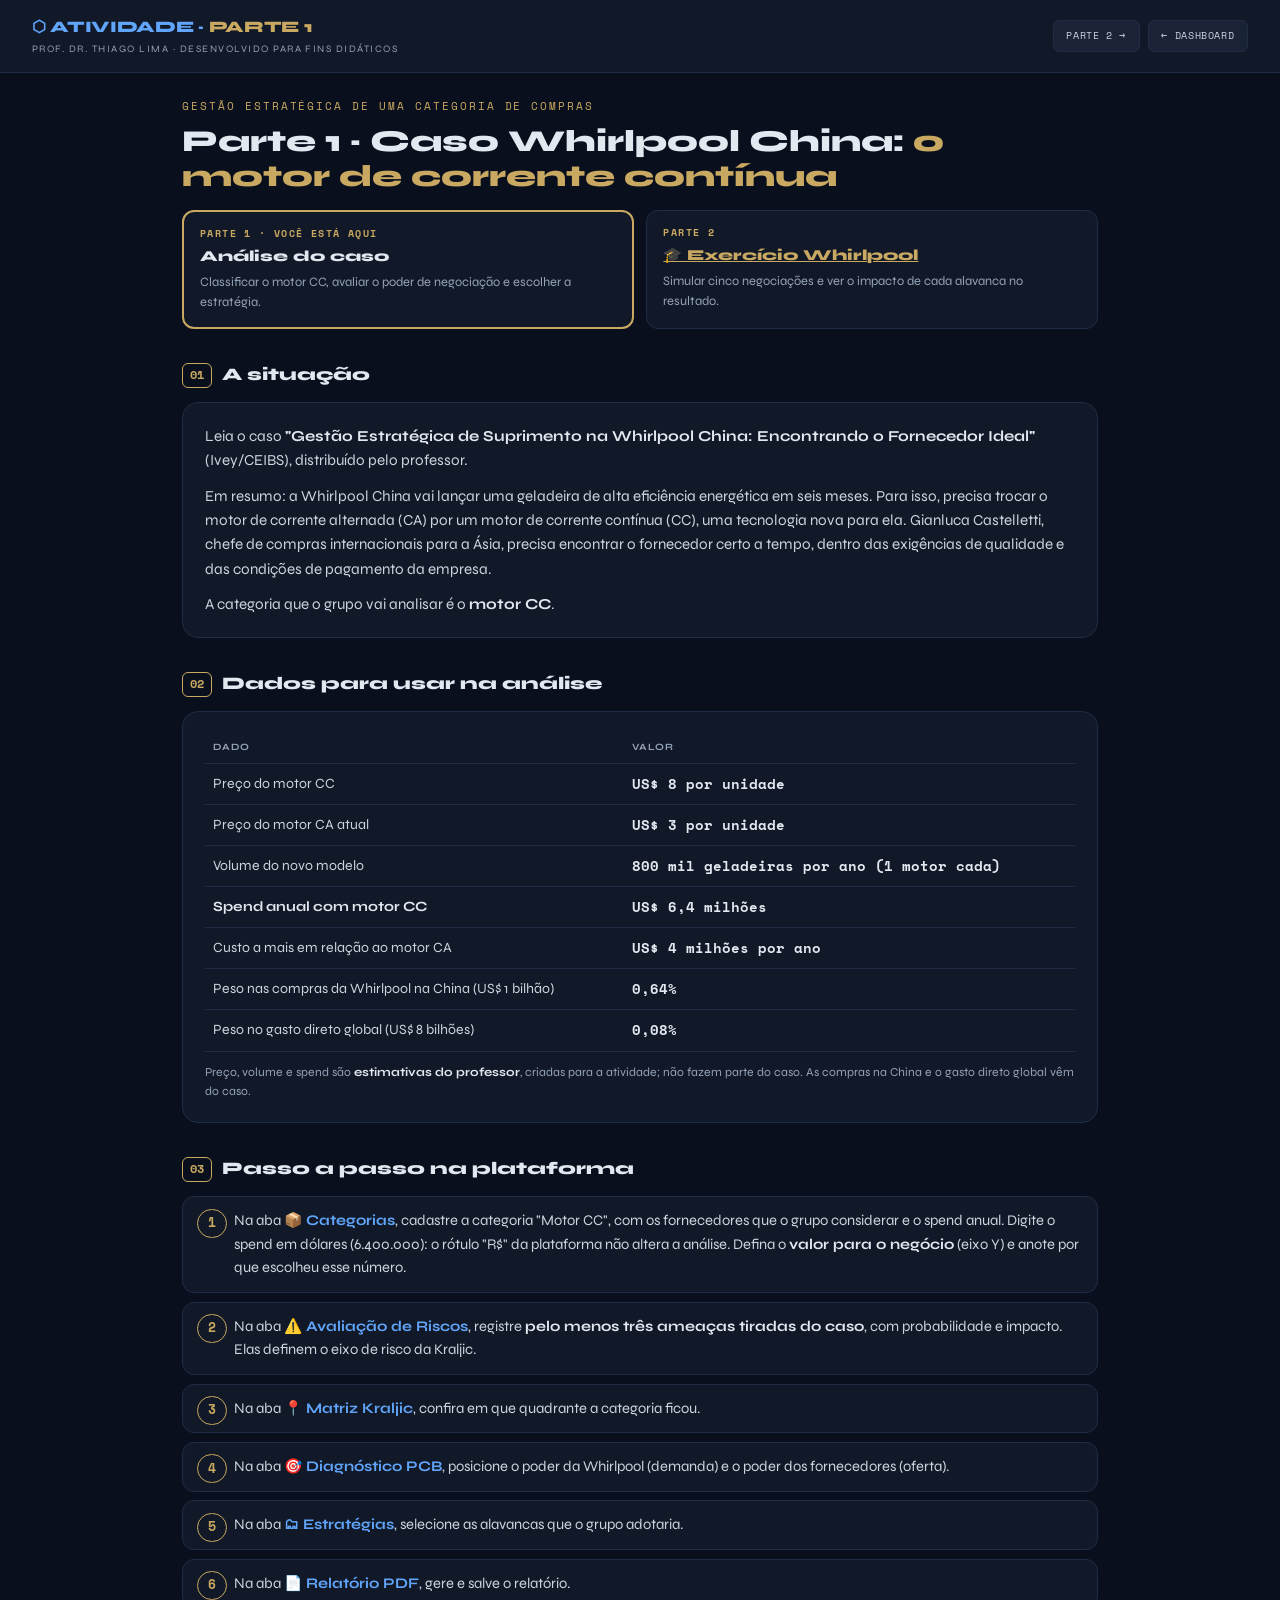
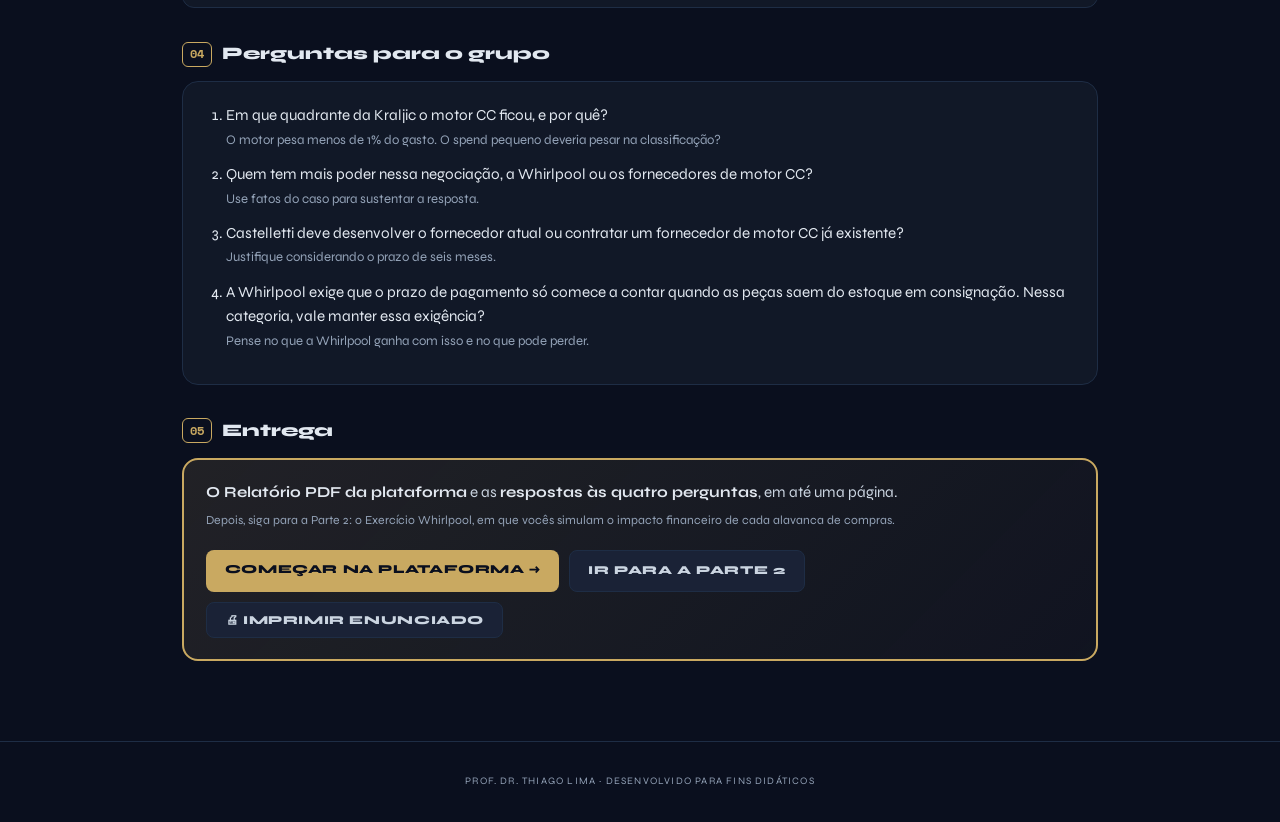
==== caso-motor-cc.html @ 26d2386c "Atividade em duas partes: Parte 1 caso motor CC (novo enunciado) e Parte 2 Exercício Whirlpool Co-Au" ====
<!DOCTYPE html>
<html lang="pt">
<head>
<meta charset="UTF-8">
<meta name="viewport" content="width=device-width, initial-scale=1.0">
<title>Parte 1 · Caso Whirlpool China: o motor CC | Prof. Dr. Thiago Lima</title>
<link href="https://fonts.googleapis.com/css2?family=Space+Mono:wght@400;700&family=Syne:wght@400;600;700;800&display=swap" rel="stylesheet">
<style>
:root{--bg:#0a0f1e;--surface:#111827;--surface2:#1a2236;--surface3:#0f172a;--border:#1e2d45;--text:#e2e8f0;--soft:#cbd5e1;--muted:#94a3b8;--blue:#3b82f6;--blue-l:#60a5fa;--gold:#C9A961;--green:#34d399;}
*{box-sizing:border-box;margin:0;padding:0;}
body{font-family:'Syne',sans-serif;background:var(--bg);color:var(--text);line-height:1.6;}
b,strong{color:var(--text);}
.nav{background:var(--surface);border-bottom:1px solid var(--border);padding:.9rem 2rem;display:flex;justify-content:space-between;align-items:center;gap:1rem;position:sticky;top:0;z-index:200;flex-wrap:wrap;}
.nav-title{font-size:1rem;font-weight:800;color:var(--blue-l);text-transform:uppercase;letter-spacing:-.02em;}
.nav-title .g{color:var(--gold);}
.nav-sub{font-size:.62rem;color:var(--muted);text-transform:uppercase;letter-spacing:.15em;margin-top:.1rem;}
.nav-links{display:flex;gap:.5rem;flex-wrap:wrap;}
.back{font-family:'Space Mono',monospace;font-size:.64rem;color:var(--soft);text-decoration:none;border:1px solid var(--border);background:var(--surface2);padding:.4rem .8rem;border-radius:6px;letter-spacing:.06em;text-transform:uppercase;}
.back:hover{color:var(--blue-l);border-color:var(--blue-l);}
main{max-width:980px;margin:0 auto;padding:1.6rem 2rem 4rem;}
.tagline{font-family:'Space Mono',monospace;font-size:.68rem;color:var(--gold);text-transform:uppercase;letter-spacing:.18em;margin-bottom:.5rem;}
h1{font-size:1.9rem;font-weight:800;line-height:1.15;margin-bottom:.8rem;}
h1 .g{color:var(--gold);}
h2{font-size:1.1rem;font-weight:800;margin:2rem 0 .8rem;display:flex;align-items:center;gap:.6rem;}
h2 .n{font-family:'Space Mono',monospace;color:var(--gold);font-size:.78rem;border:1px solid var(--gold);border-radius:6px;padding:.1rem .45rem;}
p{color:var(--soft);font-size:.95rem;margin-bottom:.7rem;}
.card{background:var(--surface);border:1px solid var(--border);border-radius:16px;padding:1.3rem 1.4rem;margin-bottom:1rem;}
.card.gold{border:2px solid var(--gold);background:linear-gradient(135deg,rgba(201,169,97,.12),rgba(201,169,97,.03));}
.parts{display:grid;grid-template-columns:1fr 1fr;gap:.8rem;margin:1rem 0 .4rem;}
.part{border-radius:12px;padding:.9rem 1rem;border:1px solid var(--border);background:var(--surface);}
.part.on{border:2px solid var(--gold);}
.part .k{font-family:'Space Mono',monospace;font-size:.62rem;color:var(--gold);text-transform:uppercase;letter-spacing:.14em;font-weight:700;}
.part .t{font-weight:800;font-size:.95rem;margin:.15rem 0 .2rem;}
.part .d{font-size:.8rem;color:var(--muted);}
.part a{color:var(--gold);}
table{width:100%;border-collapse:collapse;font-size:.88rem;}
th{font-size:.6rem;text-transform:uppercase;letter-spacing:.1em;color:var(--muted);text-align:left;padding:.45rem .5rem;border-bottom:1px solid var(--border);}
td{padding:.55rem .5rem;border-bottom:1px solid var(--border);color:var(--soft);}
td.v{font-family:'Space Mono',monospace;color:var(--text);font-weight:700;white-space:nowrap;}
.note{font-size:.76rem;color:var(--muted);margin-top:.7rem;margin-bottom:0;}
ol.steps{padding-left:0;list-style:none;counter-reset:st;}
ol.steps li{counter-increment:st;position:relative;padding:.75rem .9rem .75rem 3.2rem;border:1px solid var(--border);border-radius:12px;background:var(--surface);margin-bottom:.55rem;font-size:.92rem;color:var(--soft);}
ol.steps li::before{content:counter(st);position:absolute;left:.9rem;top:.7rem;width:1.7rem;height:1.7rem;border-radius:50%;border:1.5px solid var(--gold);color:var(--gold);font-family:'Space Mono',monospace;font-weight:700;font-size:.8rem;display:flex;align-items:center;justify-content:center;}
ol.steps .tab{color:var(--blue-l);font-weight:700;}
ol.q{padding-left:1.3rem;}
ol.q li{font-size:.95rem;color:var(--text);margin-bottom:.7rem;}
ol.q li span{display:block;font-size:.82rem;color:var(--muted);margin-top:.15rem;}
.cta{display:flex;gap:.6rem;flex-wrap:wrap;margin-top:1.2rem;}
.btn{padding:.65rem 1.15rem;border-radius:8px;border:none;cursor:pointer;font-family:'Syne',sans-serif;font-weight:800;font-size:.76rem;text-transform:uppercase;letter-spacing:.05em;text-decoration:none;display:inline-block;}
.btn-p{background:var(--gold);color:#0a0f1e;}.btn-g{background:var(--surface2);color:var(--soft);border:1px solid var(--border);}
footer{text-align:center;font-size:.62rem;color:var(--muted);padding:2rem 1rem;border-top:1px solid var(--border);text-transform:uppercase;letter-spacing:.12em;}
@media(max-width:700px){td.v{white-space:normal;}td:first-child{width:45%;}.nav{padding:.7rem 1rem;position:static;}main{padding:1rem 1rem 3rem;}h1{font-size:1.45rem;}.parts{grid-template-columns:1fr;}}
@media print{
  :root{--bg:#fff;--surface:#fff;--surface2:#fff;--surface3:#fff;--border:#cbd5e1;--text:#0f172a;--soft:#1e293b;--muted:#475569;--gold:#8a6d1f;--blue-l:#1d4ed8;}
  .nav,.cta{display:none!important;} .card,ol.steps li{break-inside:avoid;}
}
</style>
</head>
<body>

<nav class="nav">
  <div>
    <div class="nav-title">⬡ Atividade · <span class="g">Parte 1</span></div>
    <div class="nav-sub">Prof. Dr. Thiago Lima · Desenvolvido para fins didáticos</div>
  </div>
  <div class="nav-links">
    <a class="back" href="exercicio-whirlpool.html">Parte 2 →</a>
    <a class="back" href="index.html">← Dashboard</a>
  </div>
</nav>

<main>
  <div class="tagline">Gestão estratégica de uma categoria de compras</div>
  <h1>Parte 1 · Caso Whirlpool China: <span class="g">o motor de corrente contínua</span></h1>

  <div class="parts">
    <div class="part on"><div class="k">Parte 1 · você está aqui</div><div class="t">Análise do caso</div><div class="d">Classificar o motor CC, avaliar o poder de negociação e escolher a estratégia.</div></div>
    <div class="part"><div class="k">Parte 2</div><div class="t"><a href="exercicio-whirlpool.html">🎓 Exercício Whirlpool</a></div><div class="d">Simular cinco negociações e ver o impacto de cada alavanca no resultado.</div></div>
  </div>

  <h2><span class="n">01</span>A situação</h2>
  <div class="card">
    <p>Leia o caso <b>"Gestão Estratégica de Suprimento na Whirlpool China: Encontrando o Fornecedor Ideal"</b> (Ivey/CEIBS), distribuído pelo professor.</p>
    <p>Em resumo: a Whirlpool China vai lançar uma geladeira de alta eficiência energética em seis meses. Para isso, precisa trocar o motor de corrente alternada (CA) por um motor de corrente contínua (CC), uma tecnologia nova para ela. Gianluca Castelletti, chefe de compras internacionais para a Ásia, precisa encontrar o fornecedor certo a tempo, dentro das exigências de qualidade e das condições de pagamento da empresa.</p>
    <p style="margin-bottom:0;">A categoria que o grupo vai analisar é o <b>motor CC</b>.</p>
  </div>

  <h2><span class="n">02</span>Dados para usar na análise</h2>
  <div class="card">
    <table>
      <thead><tr><th>Dado</th><th>Valor</th></tr></thead>
      <tbody>
        <tr><td>Preço do motor CC</td><td class="v">US$ 8 por unidade</td></tr>
        <tr><td>Preço do motor CA atual</td><td class="v">US$ 3 por unidade</td></tr>
        <tr><td>Volume do novo modelo</td><td class="v">800 mil geladeiras por ano (1 motor cada)</td></tr>
        <tr><td><b>Spend anual com motor CC</b></td><td class="v">US$ 6,4 milhões</td></tr>
        <tr><td>Custo a mais em relação ao motor CA</td><td class="v">US$ 4 milhões por ano</td></tr>
        <tr><td>Peso nas compras da Whirlpool na China (US$ 1 bilhão)</td><td class="v">0,64%</td></tr>
        <tr><td>Peso no gasto direto global (US$ 8 bilhões)</td><td class="v">0,08%</td></tr>
      </tbody>
    </table>
    <p class="note">Preço, volume e spend são <b>estimativas do professor</b>, criadas para a atividade; não fazem parte do caso. As compras na China e o gasto direto global vêm do caso.</p>
  </div>

  <h2><span class="n">03</span>Passo a passo na plataforma</h2>
  <ol class="steps">
    <li>Na aba <span class="tab">📦 Categorias</span>, cadastre a categoria "Motor CC", com os fornecedores que o grupo considerar e o spend anual. Digite o spend em dólares (6.400.000): o rótulo "R$" da plataforma não altera a análise. Defina o <b>valor para o negócio</b> (eixo Y) e anote por que escolheu esse número.</li>
    <li>Na aba <span class="tab">⚠️ Avaliação de Riscos</span>, registre <b>pelo menos três ameaças tiradas do caso</b>, com probabilidade e impacto. Elas definem o eixo de risco da Kraljic.</li>
    <li>Na aba <span class="tab">📍 Matriz Kraljic</span>, confira em que quadrante a categoria ficou.</li>
    <li>Na aba <span class="tab">🎯 Diagnóstico PCB</span>, posicione o poder da Whirlpool (demanda) e o poder dos fornecedores (oferta).</li>
    <li>Na aba <span class="tab">🗂 Estratégias</span>, selecione as alavancas que o grupo adotaria.</li>
    <li>Na aba <span class="tab">📄 Relatório PDF</span>, gere e salve o relatório.</li>
  </ol>

  <h2><span class="n">04</span>Perguntas para o grupo</h2>
  <div class="card">
    <ol class="q">
      <li>Em que quadrante da Kraljic o motor CC ficou, e por quê?<span>O motor pesa menos de 1% do gasto. O spend pequeno deveria pesar na classificação?</span></li>
      <li>Quem tem mais poder nessa negociação, a Whirlpool ou os fornecedores de motor CC?<span>Use fatos do caso para sustentar a resposta.</span></li>
      <li>Castelletti deve desenvolver o fornecedor atual ou contratar um fornecedor de motor CC já existente?<span>Justifique considerando o prazo de seis meses.</span></li>
      <li>A Whirlpool exige que o prazo de pagamento só comece a contar quando as peças saem do estoque em consignação. Nessa categoria, vale manter essa exigência?<span>Pense no que a Whirlpool ganha com isso e no que pode perder.</span></li>
    </ol>
  </div>

  <h2><span class="n">05</span>Entrega</h2>
  <div class="card gold">
    <p style="margin-bottom:.4rem;"><b>O Relatório PDF da plataforma</b> e as <b>respostas às quatro perguntas</b>, em até uma página.</p>
    <p class="note" style="margin-top:0;">Depois, siga para a Parte 2: o Exercício Whirlpool, em que vocês simulam o impacto financeiro de cada alavanca de compras.</p>
    <div class="cta">
      <a class="btn btn-p" href="index.html">Começar na plataforma →</a>
      <a class="btn btn-g" href="exercicio-whirlpool.html">Ir para a Parte 2</a>
      <button class="btn btn-g" onclick="window.print()">🖨 Imprimir enunciado</button>
    </div>
  </div>
</main>

<footer>Prof. Dr. Thiago Lima · Desenvolvido para fins didáticos</footer>
</body>
</html>
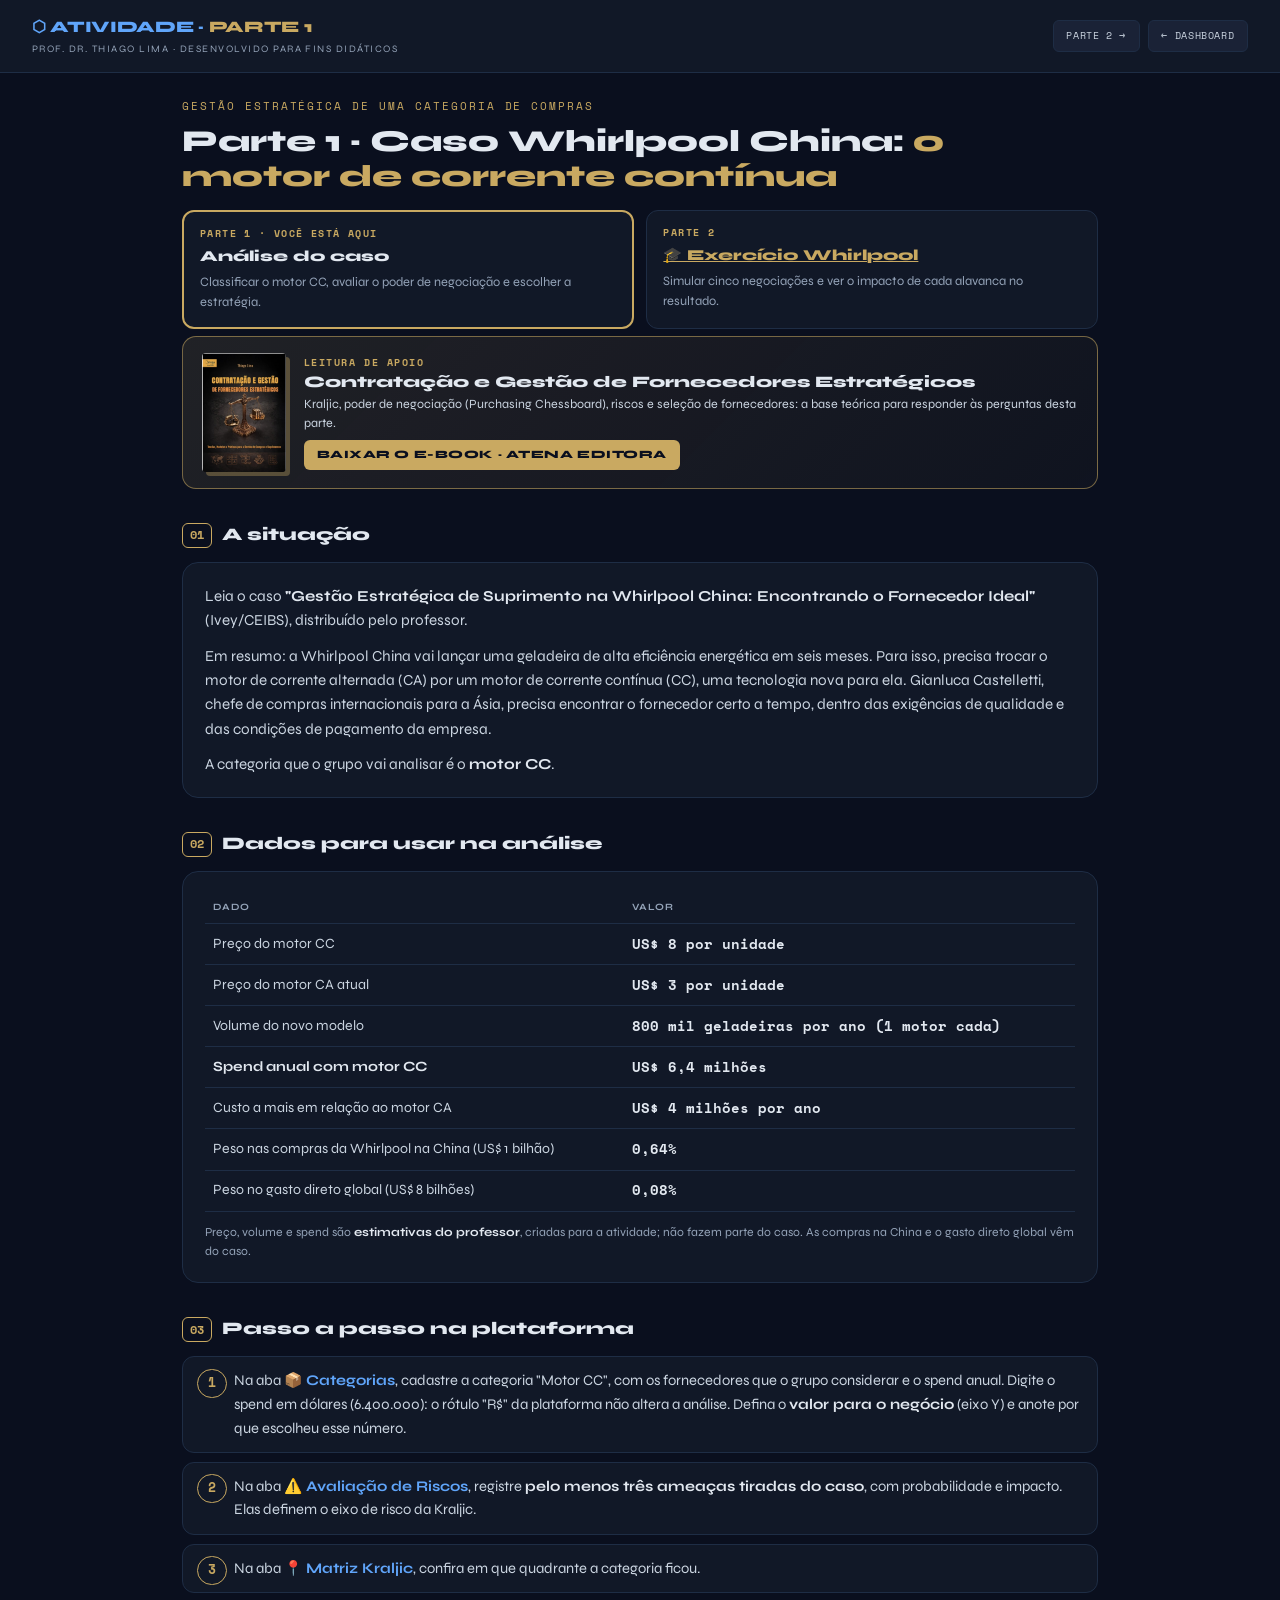
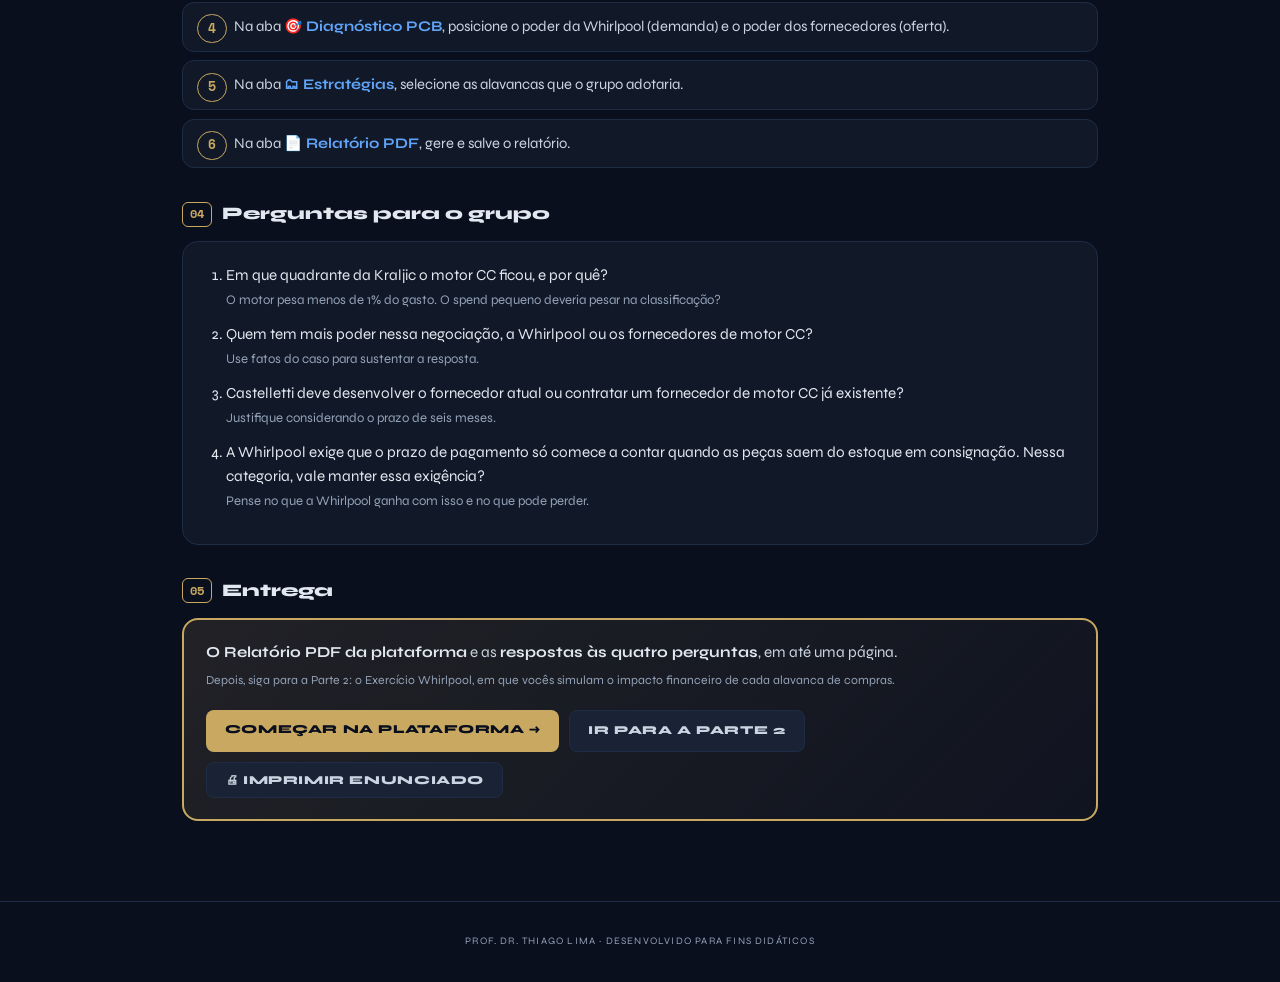
==== commit 01fa258a: "Livro Contratação e Gestão de Fornecedores Estratégicos: capa e link no dashboard, Parte 1 e Parte 2" ====
--- a/caso-motor-cc.html
+++ b/caso-motor-cc.html
@@ -54,6 +54,13 @@
   :root{--bg:#fff;--surface:#fff;--surface2:#fff;--surface3:#fff;--border:#cbd5e1;--text:#0f172a;--soft:#1e293b;--muted:#475569;--gold:#8a6d1f;--blue-l:#1d4ed8;}
   .nav,.cta{display:none!important;} .card,ol.steps li{break-inside:avoid;}
 }
+.bookcard{display:flex;gap:1.1rem;align-items:center;background:linear-gradient(135deg,rgba(201,169,97,.12),rgba(201,169,97,.03));border:1px solid rgba(201,169,97,.55);border-radius:14px;padding:1rem 1.2rem;margin-bottom:1rem;text-decoration:none;color:inherit;}
+.bookcard img{width:84px;height:auto;border-radius:4px;box-shadow:4px 4px 0 rgba(201,169,97,.35);flex-shrink:0;}
+.bookcard .bk-k{font-family:'Space Mono',monospace;font-size:.6rem;color:#C9A961;text-transform:uppercase;letter-spacing:.16em;font-weight:700;}
+.bookcard .bk-t{font-weight:800;font-size:1rem;color:#e2e8f0;line-height:1.25;margin:.15rem 0 .2rem;}
+.bookcard .bk-s{font-size:.78rem;color:#cbd5e1;line-height:1.45;}
+.bookcard .bk-b{display:inline-block;margin-top:.5rem;background:#C9A961;color:#0a0f1e;font-weight:800;font-size:.7rem;text-transform:uppercase;letter-spacing:.05em;padding:.4rem .8rem;border-radius:6px;}
+@media print{.bookcard{display:none;}}
 </style>
 </head>
 <body>
@@ -77,6 +84,12 @@
     <div class="part on"><div class="k">Parte 1 · você está aqui</div><div class="t">Análise do caso</div><div class="d">Classificar o motor CC, avaliar o poder de negociação e escolher a estratégia.</div></div>
     <div class="part"><div class="k">Parte 2</div><div class="t"><a href="exercicio-whirlpool.html">🎓 Exercício Whirlpool</a></div><div class="d">Simular cinco negociações e ver o impacto de cada alavanca no resultado.</div></div>
   </div>
+
+  <a class="bookcard" href="https://atenaeditora.com.br/index.php/catalogo/ebook/contratacao-e-gestao-de-fornecedores-estrategicos-teoria-modelos-e-praticas-para-a-gestao-de-compras-e-suprimentos" target="_blank" rel="noopener">
+  <img src="img/capa-contratacao-fornecedores.jpg" alt="Capa do livro Contratação e Gestão de Fornecedores Estratégicos, de Thiago Lima">
+  <div><div class="bk-k">Leitura de apoio</div><div class="bk-t">Contratação e Gestão de Fornecedores Estratégicos</div>
+  <div class="bk-s">Kraljic, poder de negociação (Purchasing Chessboard), riscos e seleção de fornecedores: a base teórica para responder às perguntas desta parte.</div><span class="bk-b">Baixar o e-book · Atena Editora</span></div>
+</a>
 
   <h2><span class="n">01</span>A situação</h2>
   <div class="card">
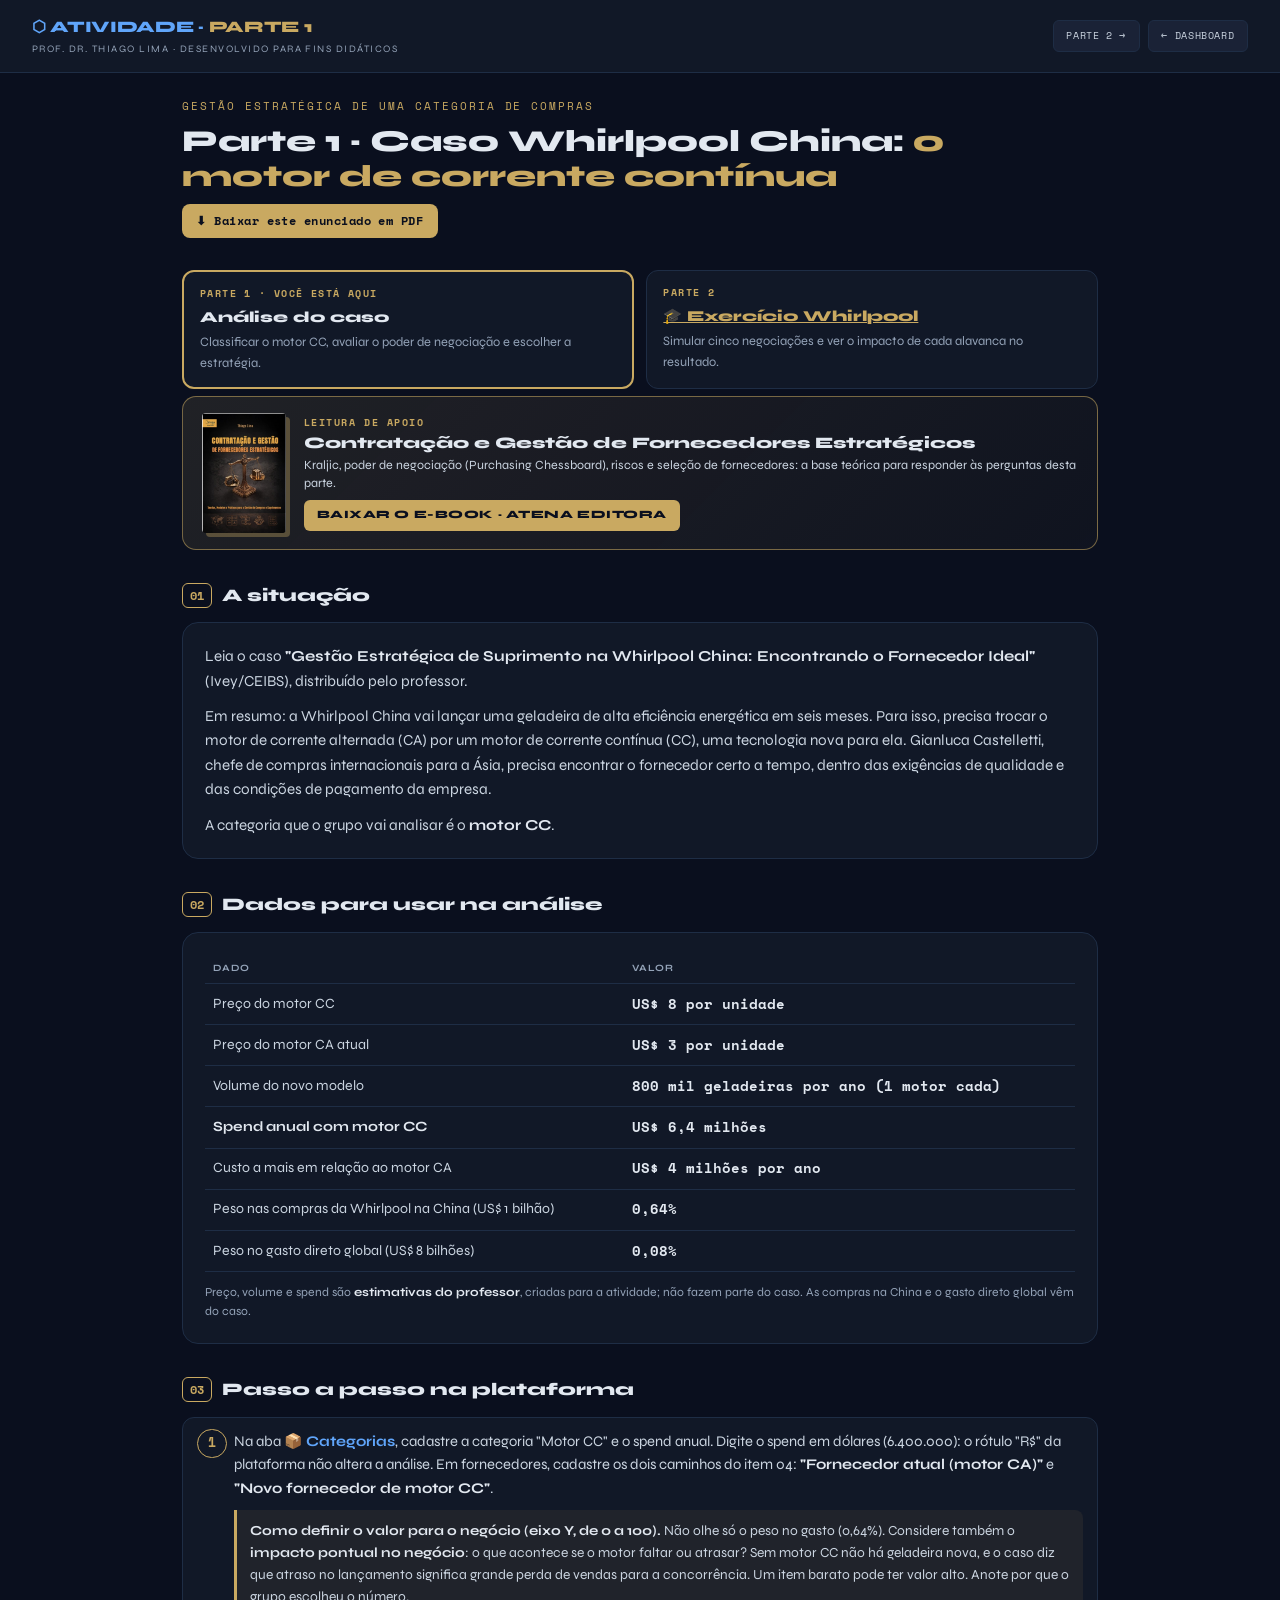
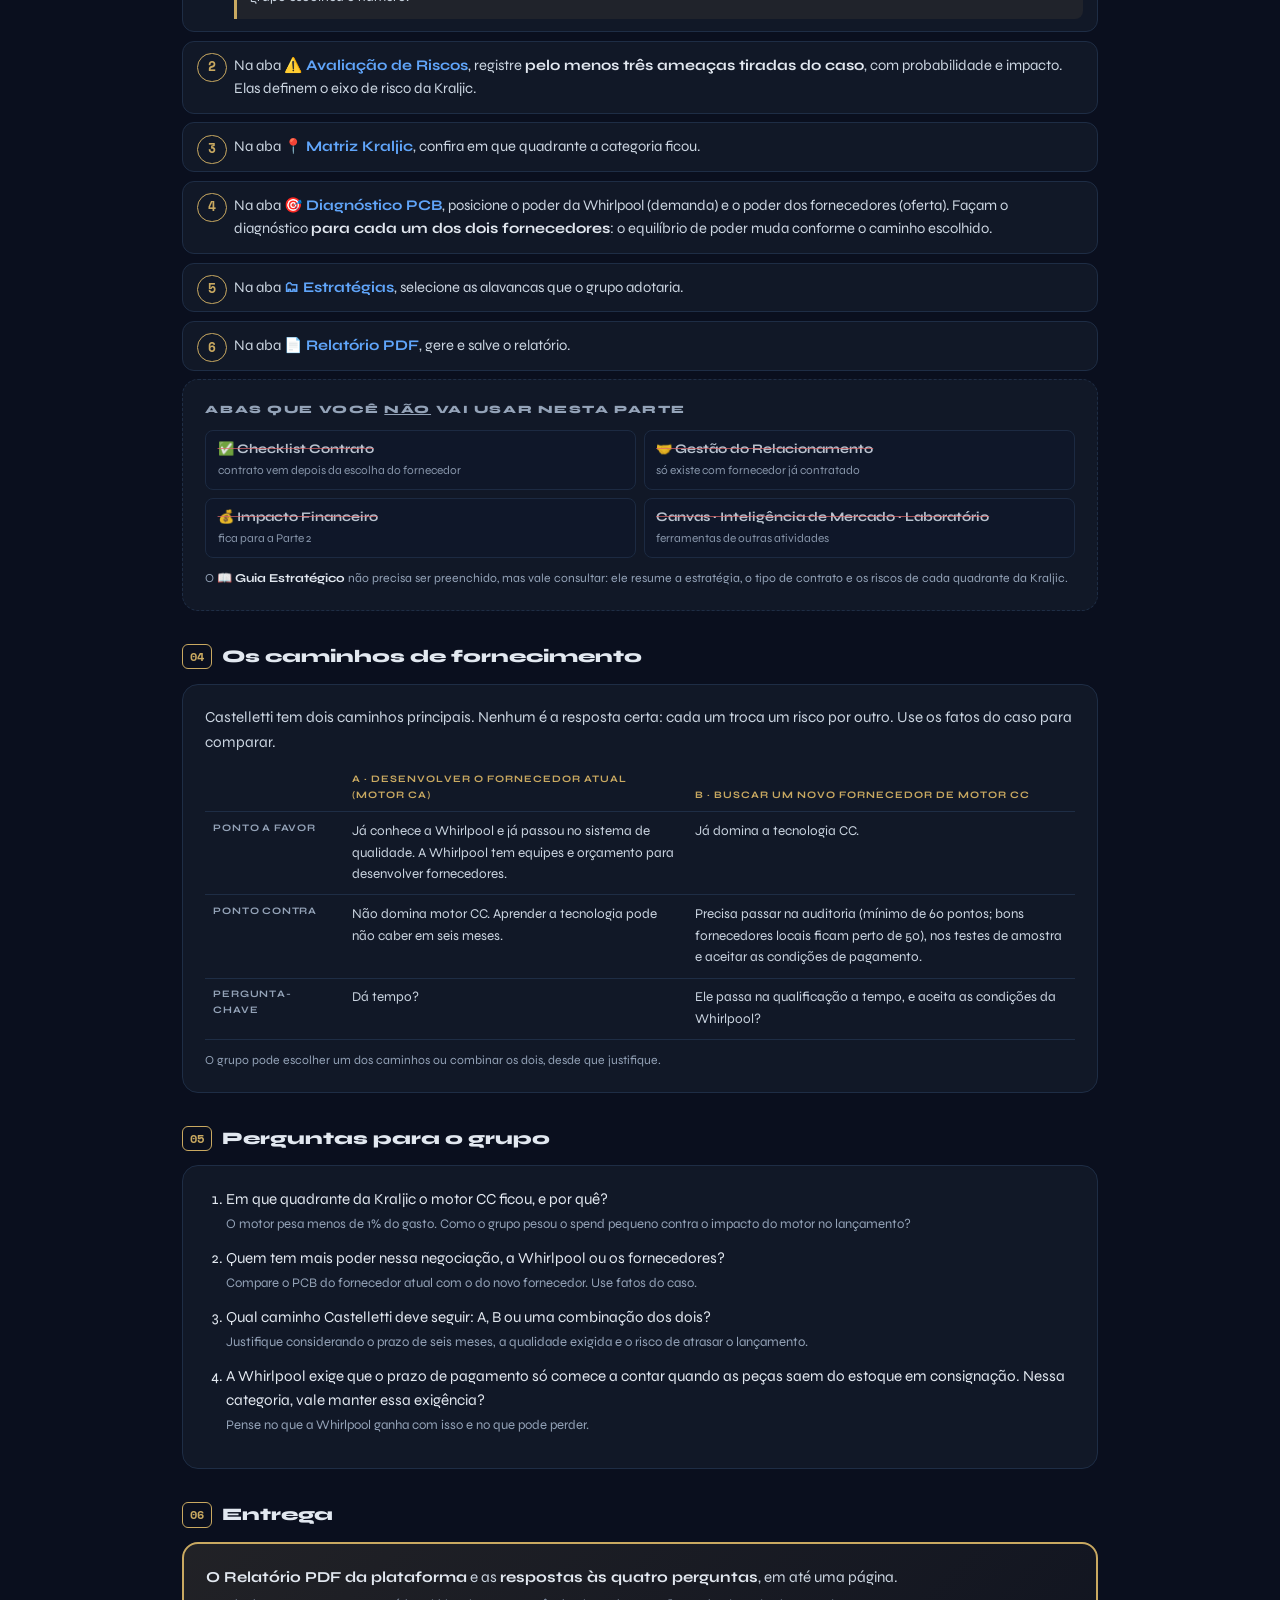
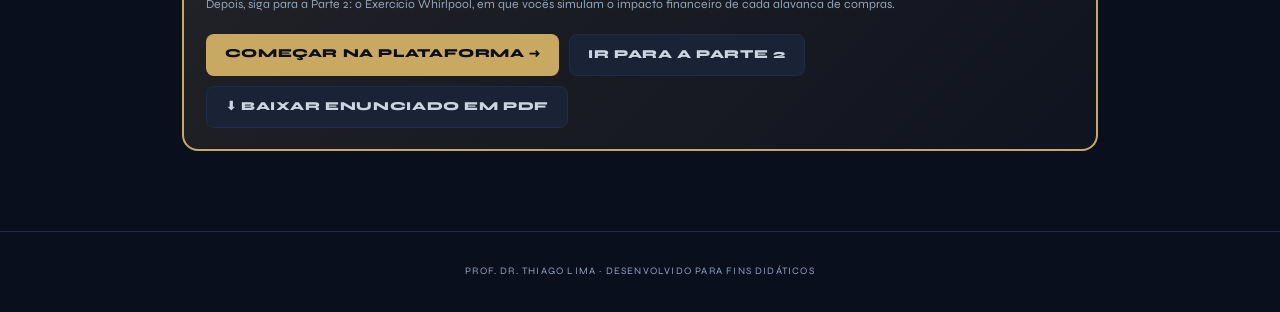
==== commit 3f08ab20: "Parte 1: abas não usadas, caminhos A/B de fornecimento, valor com impacto pontual e PDF do enunciado" ====
--- a/caso-motor-cc.html
+++ b/caso-motor-cc.html
@@ -48,11 +48,29 @@
 .cta{display:flex;gap:.6rem;flex-wrap:wrap;margin-top:1.2rem;}
 .btn{padding:.65rem 1.15rem;border-radius:8px;border:none;cursor:pointer;font-family:'Syne',sans-serif;font-weight:800;font-size:.76rem;text-transform:uppercase;letter-spacing:.05em;text-decoration:none;display:inline-block;}
 .btn-p{background:var(--gold);color:#0a0f1e;}.btn-g{background:var(--surface2);color:var(--soft);border:1px solid var(--border);}
+.dl{display:inline-block;margin:-.2rem 0 1rem;font-family:'Space Mono',monospace;font-size:.72rem;font-weight:700;color:#0a0f1e;background:var(--gold);padding:.5rem .9rem;border-radius:8px;text-decoration:none;letter-spacing:.04em;}
+.tip{margin-top:.6rem;padding:.65rem .8rem;border-left:3px solid var(--gold);background:rgba(201,169,97,.08);border-radius:0 8px 8px 0;font-size:.86rem;color:var(--soft);}
+.skip{border-style:dashed;}
+.sk-t{font-size:.7rem;font-weight:800;text-transform:uppercase;letter-spacing:.14em;color:var(--muted);margin-bottom:.7rem;}
+.sk-grid{display:grid;grid-template-columns:1fr 1fr;gap:.5rem;}
+.sk-grid div{background:var(--surface3);border:1px solid var(--border);border-radius:8px;padding:.5rem .7rem;font-size:.82rem;opacity:.9;}
+.sk-grid b{display:block;color:var(--soft);text-decoration:line-through;text-decoration-color:rgba(248,113,113,.7);}
+.sk-grid span{font-size:.74rem;color:var(--muted);}
+.paths th{font-size:.62rem;color:var(--gold);vertical-align:bottom;}
+.paths td{vertical-align:top;font-size:.84rem;}
+.paths td:first-child{font-size:.62rem;text-transform:uppercase;letter-spacing:.08em;color:var(--muted);font-weight:700;width:16%;}
+@media(max-width:700px){.sk-grid{grid-template-columns:1fr;}.paths td,.paths th{font-size:.76rem;padding:.4rem .3rem;}}
 footer{text-align:center;font-size:.62rem;color:var(--muted);padding:2rem 1rem;border-top:1px solid var(--border);text-transform:uppercase;letter-spacing:.12em;}
 @media(max-width:700px){td.v{white-space:normal;}td:first-child{width:45%;}.nav{padding:.7rem 1rem;position:static;}main{padding:1rem 1rem 3rem;}h1{font-size:1.45rem;}.parts{grid-template-columns:1fr;}}
 @media print{
   :root{--bg:#fff;--surface:#fff;--surface2:#fff;--surface3:#fff;--border:#cbd5e1;--text:#0f172a;--soft:#1e293b;--muted:#475569;--gold:#8a6d1f;--blue-l:#1d4ed8;}
-  .nav,.cta{display:none!important;} .card,ol.steps li{break-inside:avoid;}
+  .nav,.cta,.dl,.parts{display:none!important;} main{padding:0;max-width:none;} h1{font-size:1.35rem;margin-bottom:.4rem;}
+  h2{margin:.8rem 0 .4rem;font-size:.95rem;break-after:avoid;page-break-after:avoid;}
+  p,ol.q li{font-size:.8rem;margin-bottom:.35rem;} .card{padding:.7rem .9rem;margin-bottom:.5rem;}
+  .card,ol.steps li{break-inside:auto!important;} tr,.tip,ol.steps li,ol.q li,.sk-grid div{break-inside:avoid;}
+  td,th{padding:.3rem .4rem;font-size:.76rem;} ol.steps li{padding:.45rem .7rem .45rem 2.6rem;font-size:.8rem;margin-bottom:.3rem;}
+  ol.steps li::before{top:.4rem;left:.6rem;width:1.4rem;height:1.4rem;}
+  .tip{background:#f8f5ec;font-size:.76rem;} .sk-grid div{background:#f8fafc;padding:.35rem .5rem;font-size:.74rem;} footer{padding:.8rem;} .card,ol.steps li{break-inside:avoid;}
 }
 .bookcard{display:flex;gap:1.1rem;align-items:center;background:linear-gradient(135deg,rgba(201,169,97,.12),rgba(201,169,97,.03));border:1px solid rgba(201,169,97,.55);border-radius:14px;padding:1rem 1.2rem;margin-bottom:1rem;text-decoration:none;color:inherit;}
 .bookcard img{width:84px;height:auto;border-radius:4px;box-shadow:4px 4px 0 rgba(201,169,97,.35);flex-shrink:0;}
@@ -79,6 +97,7 @@
 <main>
   <div class="tagline">Gestão estratégica de uma categoria de compras</div>
   <h1>Parte 1 · Caso Whirlpool China: <span class="g">o motor de corrente contínua</span></h1>
+  <a class="dl" href="enunciado-parte1-motor-cc.pdf" download>⬇ Baixar este enunciado em PDF</a>
 
   <div class="parts">
     <div class="part on"><div class="k">Parte 1 · você está aqui</div><div class="t">Análise do caso</div><div class="d">Classificar o motor CC, avaliar o poder de negociação e escolher a estratégia.</div></div>
@@ -117,32 +136,58 @@
 
   <h2><span class="n">03</span>Passo a passo na plataforma</h2>
   <ol class="steps">
-    <li>Na aba <span class="tab">📦 Categorias</span>, cadastre a categoria "Motor CC", com os fornecedores que o grupo considerar e o spend anual. Digite o spend em dólares (6.400.000): o rótulo "R$" da plataforma não altera a análise. Defina o <b>valor para o negócio</b> (eixo Y) e anote por que escolheu esse número.</li>
+    <li>Na aba <span class="tab">📦 Categorias</span>, cadastre a categoria "Motor CC" e o spend anual. Digite o spend em dólares (6.400.000): o rótulo "R$" da plataforma não altera a análise. Em fornecedores, cadastre os dois caminhos do item 04: <b>"Fornecedor atual (motor CA)"</b> e <b>"Novo fornecedor de motor CC"</b>.
+      <div class="tip"><b>Como definir o valor para o negócio (eixo Y, de 0 a 100).</b> Não olhe só o peso no gasto (0,64%). Considere também o <b>impacto pontual no negócio</b>: o que acontece se o motor faltar ou atrasar? Sem motor CC não há geladeira nova, e o caso diz que atraso no lançamento significa grande perda de vendas para a concorrência. Um item barato pode ter valor alto. Anote por que o grupo escolheu o número.</div></li>
     <li>Na aba <span class="tab">⚠️ Avaliação de Riscos</span>, registre <b>pelo menos três ameaças tiradas do caso</b>, com probabilidade e impacto. Elas definem o eixo de risco da Kraljic.</li>
     <li>Na aba <span class="tab">📍 Matriz Kraljic</span>, confira em que quadrante a categoria ficou.</li>
-    <li>Na aba <span class="tab">🎯 Diagnóstico PCB</span>, posicione o poder da Whirlpool (demanda) e o poder dos fornecedores (oferta).</li>
+    <li>Na aba <span class="tab">🎯 Diagnóstico PCB</span>, posicione o poder da Whirlpool (demanda) e o poder dos fornecedores (oferta). Façam o diagnóstico <b>para cada um dos dois fornecedores</b>: o equilíbrio de poder muda conforme o caminho escolhido.</li>
     <li>Na aba <span class="tab">🗂 Estratégias</span>, selecione as alavancas que o grupo adotaria.</li>
     <li>Na aba <span class="tab">📄 Relatório PDF</span>, gere e salve o relatório.</li>
   </ol>
 
-  <h2><span class="n">04</span>Perguntas para o grupo</h2>
+  <div class="card skip">
+    <div class="sk-t">Abas que você <u>não</u> vai usar nesta parte</div>
+    <div class="sk-grid">
+      <div><b>✅ Checklist Contrato</b><span>contrato vem depois da escolha do fornecedor</span></div>
+      <div><b>🤝 Gestão do Relacionamento</b><span>só existe com fornecedor já contratado</span></div>
+      <div><b>💰 Impacto Financeiro</b><span>fica para a Parte 2</span></div>
+      <div><b>Canvas · Inteligência de Mercado · Laboratório</b><span>ferramentas de outras atividades</span></div>
+    </div>
+    <p class="note">O <b>📖 Guia Estratégico</b> não precisa ser preenchido, mas vale consultar: ele resume a estratégia, o tipo de contrato e os riscos de cada quadrante da Kraljic.</p>
+  </div>
+
+  <h2><span class="n">04</span>Os caminhos de fornecimento</h2>
+  <div class="card">
+    <p>Castelletti tem dois caminhos principais. Nenhum é a resposta certa: cada um troca um risco por outro. Use os fatos do caso para comparar.</p>
+    <table class="paths">
+      <thead><tr><th></th><th>A · Desenvolver o fornecedor atual (motor CA)</th><th>B · Buscar um novo fornecedor de motor CC</th></tr></thead>
+      <tbody>
+        <tr><td>Ponto a favor</td><td>Já conhece a Whirlpool e já passou no sistema de qualidade. A Whirlpool tem equipes e orçamento para desenvolver fornecedores.</td><td>Já domina a tecnologia CC.</td></tr>
+        <tr><td>Ponto contra</td><td>Não domina motor CC. Aprender a tecnologia pode não caber em seis meses.</td><td>Precisa passar na auditoria (mínimo de 60 pontos; bons fornecedores locais ficam perto de 50), nos testes de amostra e aceitar as condições de pagamento.</td></tr>
+        <tr><td>Pergunta-chave</td><td>Dá tempo?</td><td>Ele passa na qualificação a tempo, e aceita as condições da Whirlpool?</td></tr>
+      </tbody>
+    </table>
+    <p class="note">O grupo pode escolher um dos caminhos ou combinar os dois, desde que justifique.</p>
+  </div>
+
+  <h2><span class="n">05</span>Perguntas para o grupo</h2>
   <div class="card">
     <ol class="q">
-      <li>Em que quadrante da Kraljic o motor CC ficou, e por quê?<span>O motor pesa menos de 1% do gasto. O spend pequeno deveria pesar na classificação?</span></li>
-      <li>Quem tem mais poder nessa negociação, a Whirlpool ou os fornecedores de motor CC?<span>Use fatos do caso para sustentar a resposta.</span></li>
-      <li>Castelletti deve desenvolver o fornecedor atual ou contratar um fornecedor de motor CC já existente?<span>Justifique considerando o prazo de seis meses.</span></li>
+      <li>Em que quadrante da Kraljic o motor CC ficou, e por quê?<span>O motor pesa menos de 1% do gasto. Como o grupo pesou o spend pequeno contra o impacto do motor no lançamento?</span></li>
+      <li>Quem tem mais poder nessa negociação, a Whirlpool ou os fornecedores?<span>Compare o PCB do fornecedor atual com o do novo fornecedor. Use fatos do caso.</span></li>
+      <li>Qual caminho Castelletti deve seguir: A, B ou uma combinação dos dois?<span>Justifique considerando o prazo de seis meses, a qualidade exigida e o risco de atrasar o lançamento.</span></li>
       <li>A Whirlpool exige que o prazo de pagamento só comece a contar quando as peças saem do estoque em consignação. Nessa categoria, vale manter essa exigência?<span>Pense no que a Whirlpool ganha com isso e no que pode perder.</span></li>
     </ol>
   </div>
 
-  <h2><span class="n">05</span>Entrega</h2>
+  <h2><span class="n">06</span>Entrega</h2>
   <div class="card gold">
     <p style="margin-bottom:.4rem;"><b>O Relatório PDF da plataforma</b> e as <b>respostas às quatro perguntas</b>, em até uma página.</p>
     <p class="note" style="margin-top:0;">Depois, siga para a Parte 2: o Exercício Whirlpool, em que vocês simulam o impacto financeiro de cada alavanca de compras.</p>
     <div class="cta">
       <a class="btn btn-p" href="index.html">Começar na plataforma →</a>
       <a class="btn btn-g" href="exercicio-whirlpool.html">Ir para a Parte 2</a>
-      <button class="btn btn-g" onclick="window.print()">🖨 Imprimir enunciado</button>
+      <a class="btn btn-g" href="enunciado-parte1-motor-cc.pdf" download>⬇ Baixar enunciado em PDF</a>
     </div>
   </div>
 </main>
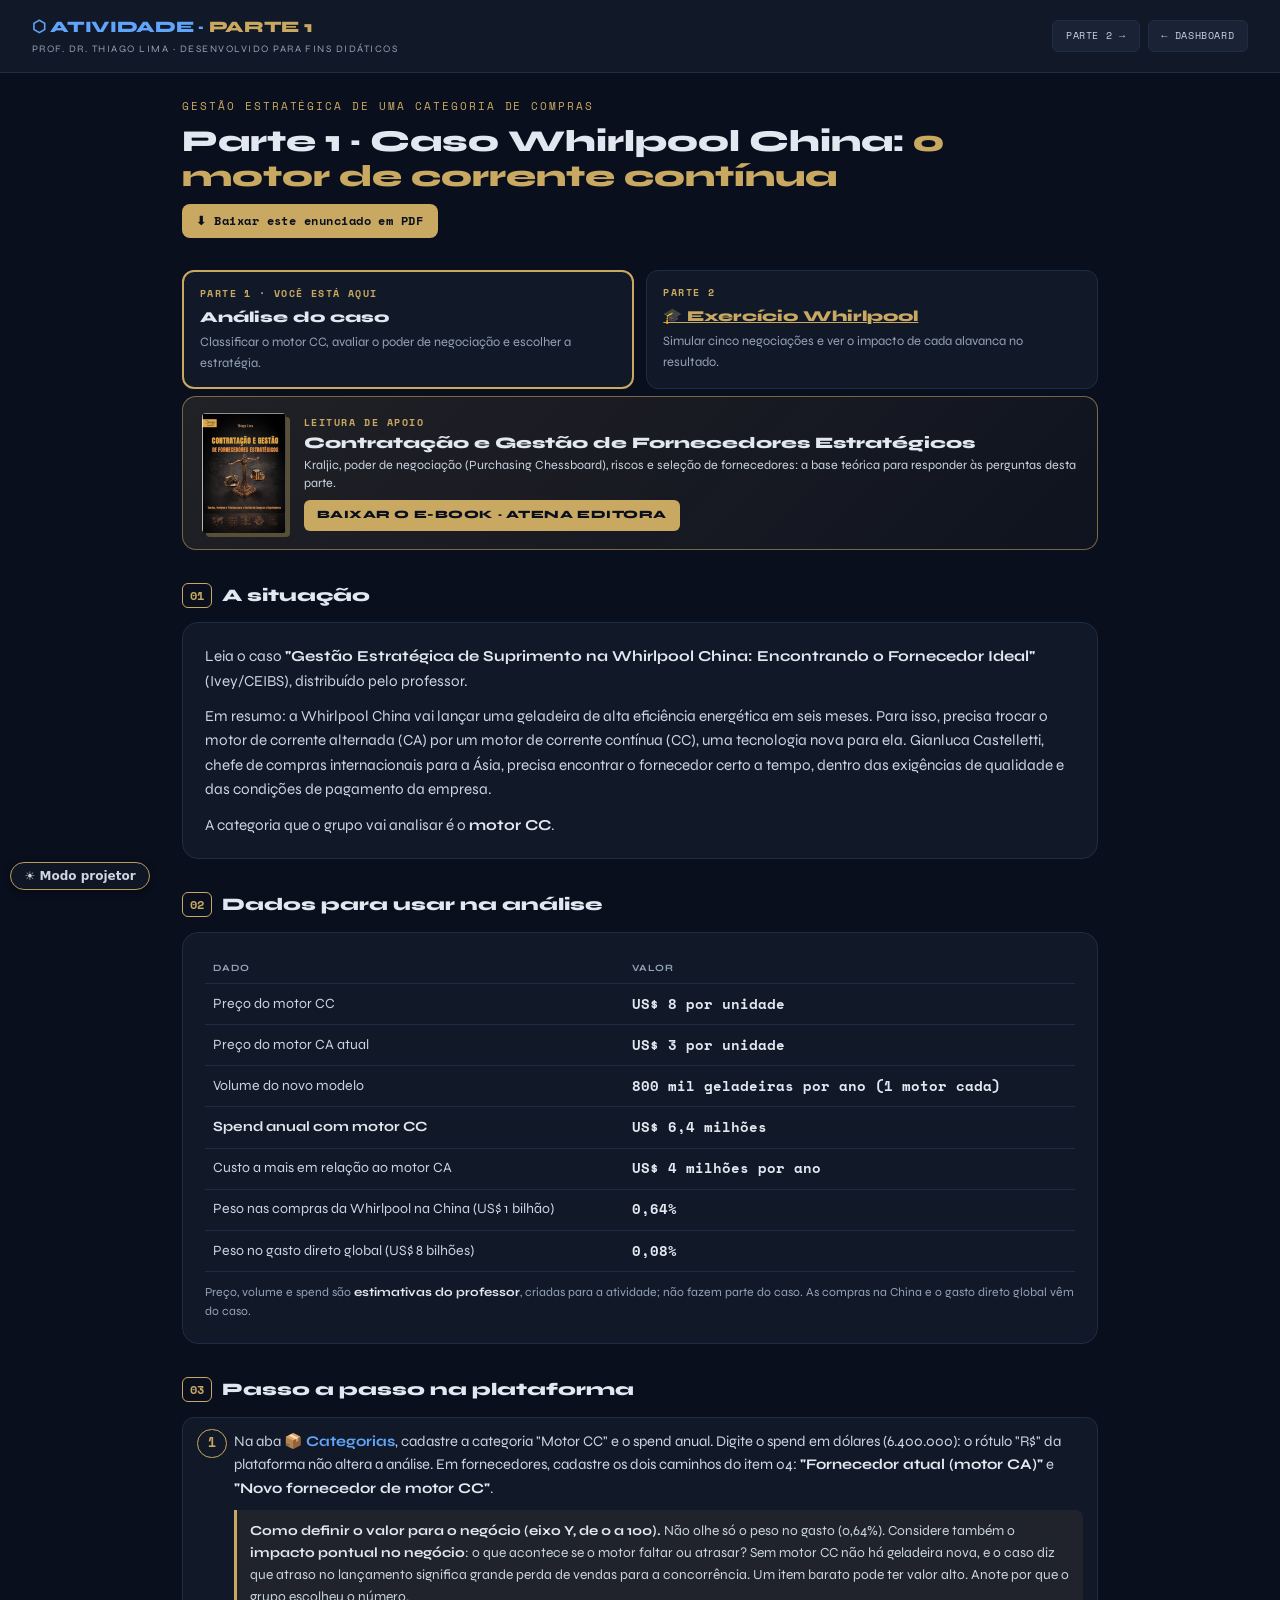
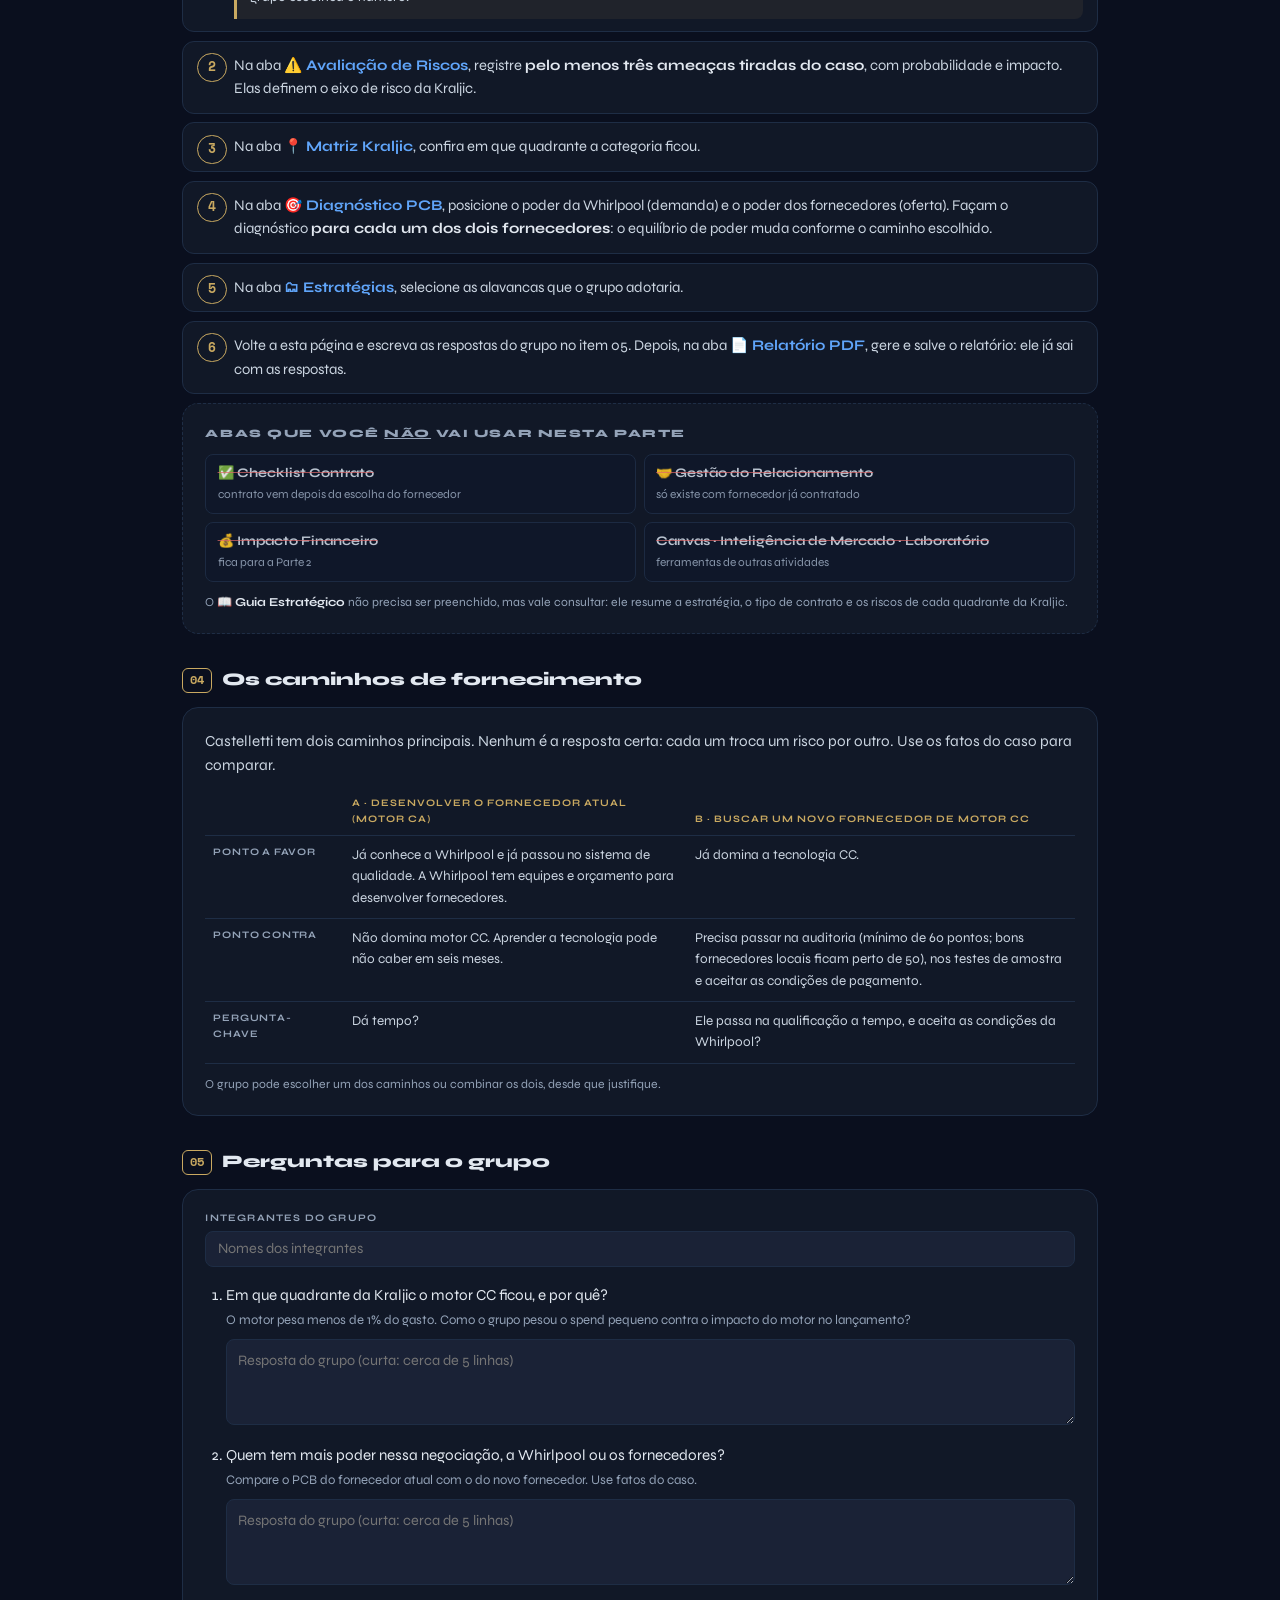
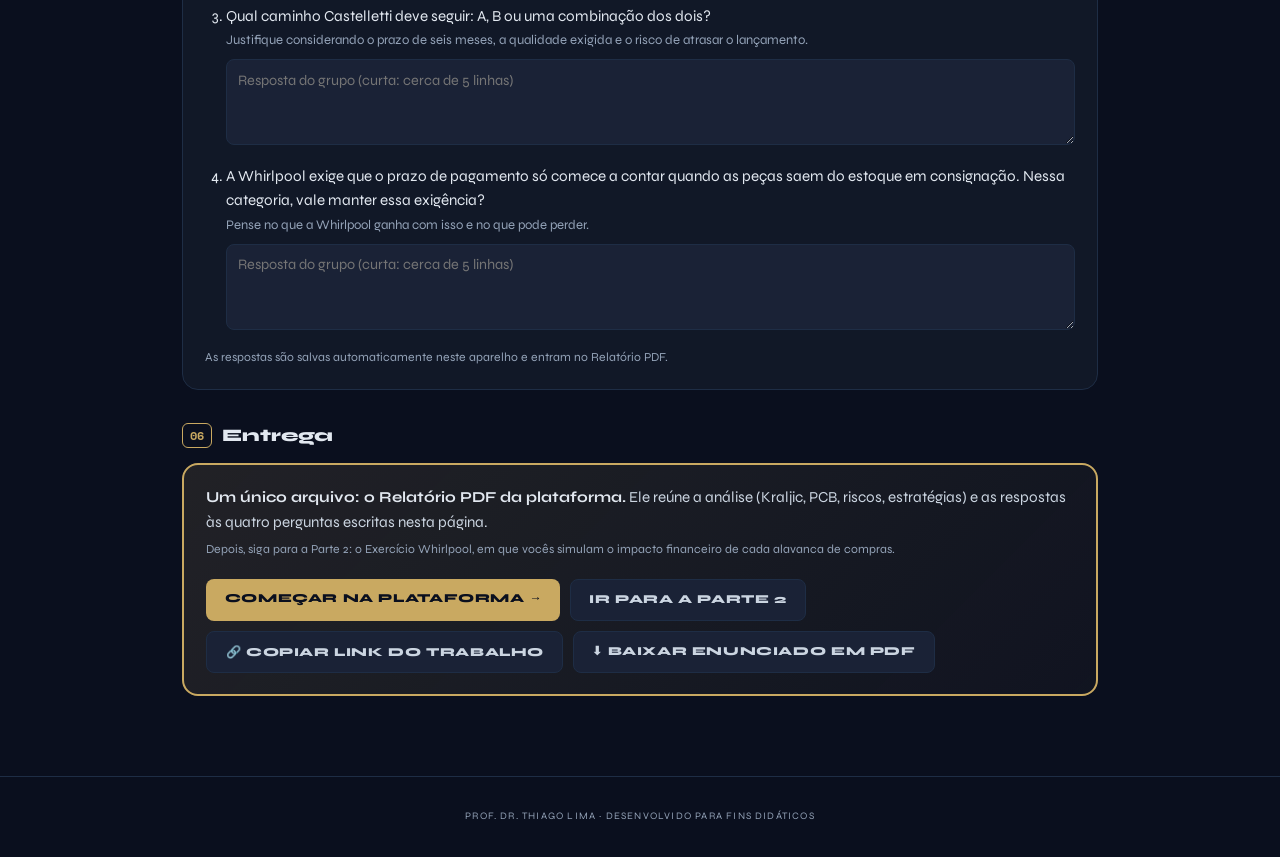
==== commit b48e97ba: "Robustez e experiência: respostas na plataforma, relatório na própria página, link do trabalho, modo" ====
--- a/caso-motor-cc.html
+++ b/caso-motor-cc.html
@@ -4,7 +4,9 @@
 <meta charset="UTF-8">
 <meta name="viewport" content="width=device-width, initial-scale=1.0">
 <title>Parte 1 · Caso Whirlpool China: o motor CC | Prof. Dr. Thiago Lima</title>
-<link href="https://fonts.googleapis.com/css2?family=Space+Mono:wght@400;700&family=Syne:wght@400;600;700;800&display=swap" rel="stylesheet">
+<link href="fonts.css" rel="stylesheet">
+<script src="estado.js"></script>
+<script src="tema.js"></script>
 <style>
 :root{--bg:#0a0f1e;--surface:#111827;--surface2:#1a2236;--surface3:#0f172a;--border:#1e2d45;--text:#e2e8f0;--soft:#cbd5e1;--muted:#94a3b8;--blue:#3b82f6;--blue-l:#60a5fa;--gold:#C9A961;--green:#34d399;}
 *{box-sizing:border-box;margin:0;padding:0;}
@@ -48,6 +50,13 @@
 .cta{display:flex;gap:.6rem;flex-wrap:wrap;margin-top:1.2rem;}
 .btn{padding:.65rem 1.15rem;border-radius:8px;border:none;cursor:pointer;font-family:'Syne',sans-serif;font-weight:800;font-size:.76rem;text-transform:uppercase;letter-spacing:.05em;text-decoration:none;display:inline-block;}
 .btn-p{background:var(--gold);color:#0a0f1e;}.btn-g{background:var(--surface2);color:var(--soft);border:1px solid var(--border);}
+.ans{width:100%;min-height:86px;margin-top:.5rem;background:var(--surface2);border:1px solid var(--border);border-radius:8px;padding:.6rem .7rem;color:var(--text);font-family:'Syne',sans-serif;font-size:.9rem;line-height:1.5;resize:vertical;outline:none;}
+.ans:focus{border-color:var(--gold);}
+.ans-print{display:none;}
+.grp{width:100%;background:var(--surface2);border:1px solid var(--border);border-radius:8px;padding:.55rem .7rem;color:var(--text);font-family:'Syne',sans-serif;font-size:.9rem;outline:none;margin:.25rem 0 1rem;}
+.grp:focus{border-color:var(--gold);}
+.lbl{font-size:.62rem;font-weight:700;text-transform:uppercase;letter-spacing:.12em;color:var(--muted);}
+.saved{font-family:'Space Mono',monospace;font-size:.66rem;color:var(--green);margin-left:.5rem;}
 .dl{display:inline-block;margin:-.2rem 0 1rem;font-family:'Space Mono',monospace;font-size:.72rem;font-weight:700;color:#0a0f1e;background:var(--gold);padding:.5rem .9rem;border-radius:8px;text-decoration:none;letter-spacing:.04em;}
 .tip{margin-top:.6rem;padding:.65rem .8rem;border-left:3px solid var(--gold);background:rgba(201,169,97,.08);border-radius:0 8px 8px 0;font-size:.86rem;color:var(--soft);}
 .skip{border-style:dashed;}
@@ -64,7 +73,7 @@
 @media(max-width:700px){td.v{white-space:normal;}td:first-child{width:45%;}.nav{padding:.7rem 1rem;position:static;}main{padding:1rem 1rem 3rem;}h1{font-size:1.45rem;}.parts{grid-template-columns:1fr;}}
 @media print{
   :root{--bg:#fff;--surface:#fff;--surface2:#fff;--surface3:#fff;--border:#cbd5e1;--text:#0f172a;--soft:#1e293b;--muted:#475569;--gold:#8a6d1f;--blue-l:#1d4ed8;}
-  .nav,.cta,.dl,.parts{display:none!important;} main{padding:0;max-width:none;} h1{font-size:1.35rem;margin-bottom:.4rem;}
+  .nav,.cta,.dl,.parts,.ans,.grp,.lbl,.saved{display:none!important;} main{padding:0;max-width:none;} h1{font-size:1.35rem;margin-bottom:.4rem;}
   h2{margin:.8rem 0 .4rem;font-size:.95rem;break-after:avoid;page-break-after:avoid;}
   p,ol.q li{font-size:.8rem;margin-bottom:.35rem;} .card{padding:.7rem .9rem;margin-bottom:.5rem;}
   .card,ol.steps li{break-inside:auto!important;} tr,.tip,ol.steps li,ol.q li,.sk-grid div{break-inside:avoid;}
@@ -142,7 +151,7 @@
     <li>Na aba <span class="tab">📍 Matriz Kraljic</span>, confira em que quadrante a categoria ficou.</li>
     <li>Na aba <span class="tab">🎯 Diagnóstico PCB</span>, posicione o poder da Whirlpool (demanda) e o poder dos fornecedores (oferta). Façam o diagnóstico <b>para cada um dos dois fornecedores</b>: o equilíbrio de poder muda conforme o caminho escolhido.</li>
     <li>Na aba <span class="tab">🗂 Estratégias</span>, selecione as alavancas que o grupo adotaria.</li>
-    <li>Na aba <span class="tab">📄 Relatório PDF</span>, gere e salve o relatório.</li>
+    <li>Volte a esta página e escreva as respostas do grupo no item 05. Depois, na aba <span class="tab">📄 Relatório PDF</span>, gere e salve o relatório: ele já sai com as respostas.</li>
   </ol>
 
   <div class="card skip">
@@ -172,26 +181,46 @@
 
   <h2><span class="n">05</span>Perguntas para o grupo</h2>
   <div class="card">
+    <div class="lbl">Integrantes do grupo</div>
+    <input class="grp" id="grupo" type="text" placeholder="Nomes dos integrantes" autocomplete="off">
     <ol class="q">
-      <li>Em que quadrante da Kraljic o motor CC ficou, e por quê?<span>O motor pesa menos de 1% do gasto. Como o grupo pesou o spend pequeno contra o impacto do motor no lançamento?</span></li>
-      <li>Quem tem mais poder nessa negociação, a Whirlpool ou os fornecedores?<span>Compare o PCB do fornecedor atual com o do novo fornecedor. Use fatos do caso.</span></li>
-      <li>Qual caminho Castelletti deve seguir: A, B ou uma combinação dos dois?<span>Justifique considerando o prazo de seis meses, a qualidade exigida e o risco de atrasar o lançamento.</span></li>
-      <li>A Whirlpool exige que o prazo de pagamento só comece a contar quando as peças saem do estoque em consignação. Nessa categoria, vale manter essa exigência?<span>Pense no que a Whirlpool ganha com isso e no que pode perder.</span></li>
+      <li>Em que quadrante da Kraljic o motor CC ficou, e por quê?<span>O motor pesa menos de 1% do gasto. Como o grupo pesou o spend pequeno contra o impacto do motor no lançamento?</span><textarea class="ans" id="q1" placeholder="Resposta do grupo (curta: cerca de 5 linhas)"></textarea></li>
+      <li>Quem tem mais poder nessa negociação, a Whirlpool ou os fornecedores?<span>Compare o PCB do fornecedor atual com o do novo fornecedor. Use fatos do caso.</span><textarea class="ans" id="q2" placeholder="Resposta do grupo (curta: cerca de 5 linhas)"></textarea></li>
+      <li>Qual caminho Castelletti deve seguir: A, B ou uma combinação dos dois?<span>Justifique considerando o prazo de seis meses, a qualidade exigida e o risco de atrasar o lançamento.</span><textarea class="ans" id="q3" placeholder="Resposta do grupo (curta: cerca de 5 linhas)"></textarea></li>
+      <li>A Whirlpool exige que o prazo de pagamento só comece a contar quando as peças saem do estoque em consignação. Nessa categoria, vale manter essa exigência?<span>Pense no que a Whirlpool ganha com isso e no que pode perder.</span><textarea class="ans" id="q4" placeholder="Resposta do grupo (curta: cerca de 5 linhas)"></textarea></li>
     </ol>
+    <p class="note">As respostas são salvas automaticamente neste aparelho e entram no Relatório PDF.<span class="saved" id="saved"></span></p>
   </div>
 
   <h2><span class="n">06</span>Entrega</h2>
   <div class="card gold">
-    <p style="margin-bottom:.4rem;"><b>O Relatório PDF da plataforma</b> e as <b>respostas às quatro perguntas</b>, em até uma página.</p>
+    <p style="margin-bottom:.4rem;"><b>Um único arquivo: o Relatório PDF da plataforma.</b> Ele reúne a análise (Kraljic, PCB, riscos, estratégias) e as respostas às quatro perguntas escritas nesta página.</p>
     <p class="note" style="margin-top:0;">Depois, siga para a Parte 2: o Exercício Whirlpool, em que vocês simulam o impacto financeiro de cada alavanca de compras.</p>
     <div class="cta">
       <a class="btn btn-p" href="index.html">Começar na plataforma →</a>
       <a class="btn btn-g" href="exercicio-whirlpool.html">Ir para a Parte 2</a>
+      <button class="btn btn-g" onclick="copiar()">🔗 Copiar link do trabalho</button>
       <a class="btn btn-g" href="enunciado-parte1-motor-cc.pdf" download>⬇ Baixar enunciado em PDF</a>
     </div>
   </div>
 </main>
 
 <footer>Prof. Dr. Thiago Lima · Desenvolvido para fins didáticos</footer>
+<script>
+(function(){
+  const d=Estado.ler().p1||{}, r=d.r||{};
+  const g=document.getElementById('grupo'); g.value=d.grupo||'';
+  const ids=['q1','q2','q3','q4']; ids.forEach(k=>document.getElementById(k).value=r[k]||'');
+  let t=null;
+  function salvar(){
+    const o={grupo:g.value.trim(), r:{}}; ids.forEach(k=>o.r[k]=document.getElementById(k).value);
+    const ok=Estado.gravarChave('p1',o);
+    document.getElementById('saved').textContent=ok?'✓ salvo':'não foi possível salvar neste navegador';
+  }
+  [g,...ids.map(k=>document.getElementById(k))].forEach(e=>e.addEventListener('input',()=>{clearTimeout(t);t=setTimeout(salvar,500);}));
+  window.addEventListener('pagehide',()=>{if(t){clearTimeout(t);salvar();}});
+  window.copiar=async function(){salvar();const m=await Estado.compartilhar();if(m)document.getElementById('saved').textContent=m;};
+})();
+</script>
 </body>
 </html>
--- a/fonts.css
+++ b/fonts.css
@@ -0,0 +1,6 @@
+@font-face{font-family:'Syne';font-style:normal;font-weight:400;font-display:swap;src:url('fonts/syne-latin-400-normal.woff2') format('woff2');}
+@font-face{font-family:'Syne';font-style:normal;font-weight:600;font-display:swap;src:url('fonts/syne-latin-600-normal.woff2') format('woff2');}
+@font-face{font-family:'Syne';font-style:normal;font-weight:700;font-display:swap;src:url('fonts/syne-latin-700-normal.woff2') format('woff2');}
+@font-face{font-family:'Syne';font-style:normal;font-weight:800;font-display:swap;src:url('fonts/syne-latin-800-normal.woff2') format('woff2');}
+@font-face{font-family:'Space Mono';font-style:normal;font-weight:400;font-display:swap;src:url('fonts/space-mono-latin-400-normal.woff2') format('woff2');}
+@font-face{font-family:'Space Mono';font-style:normal;font-weight:700;font-display:swap;src:url('fonts/space-mono-latin-700-normal.woff2') format('woff2');}
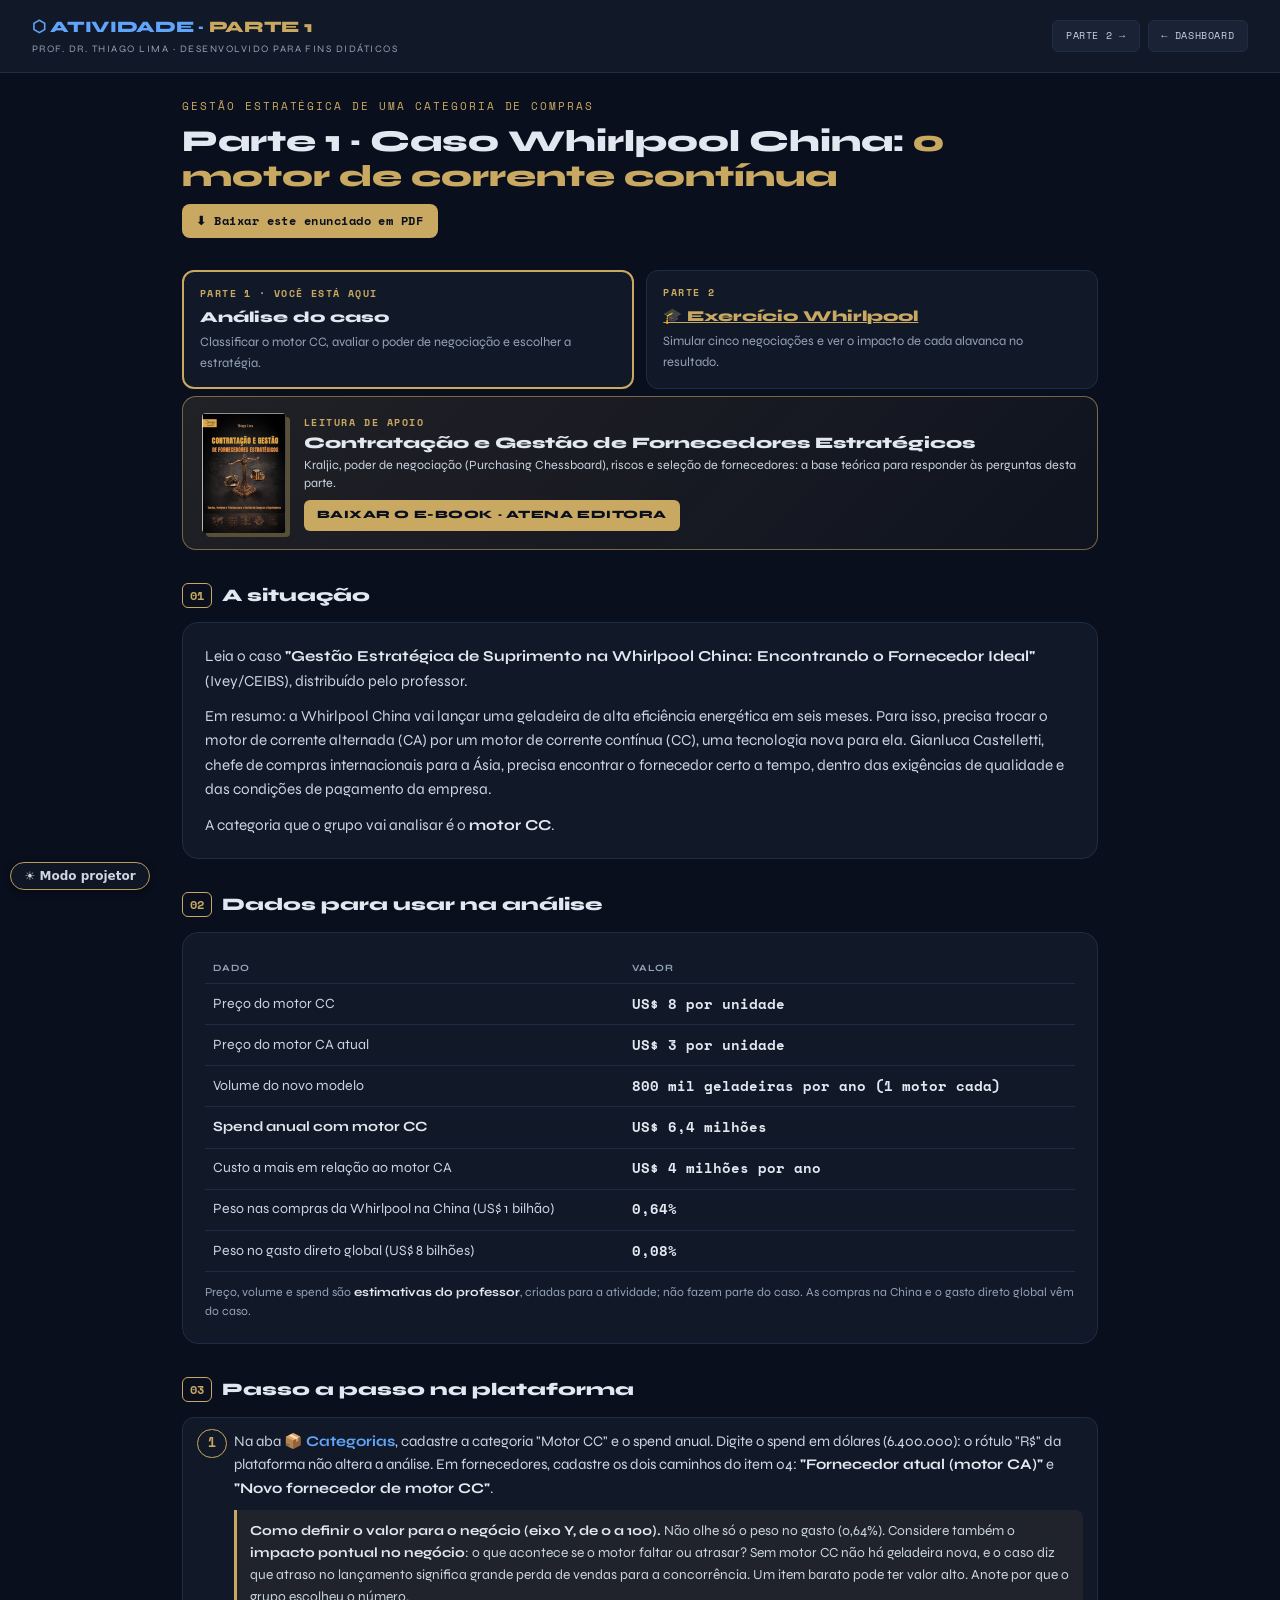
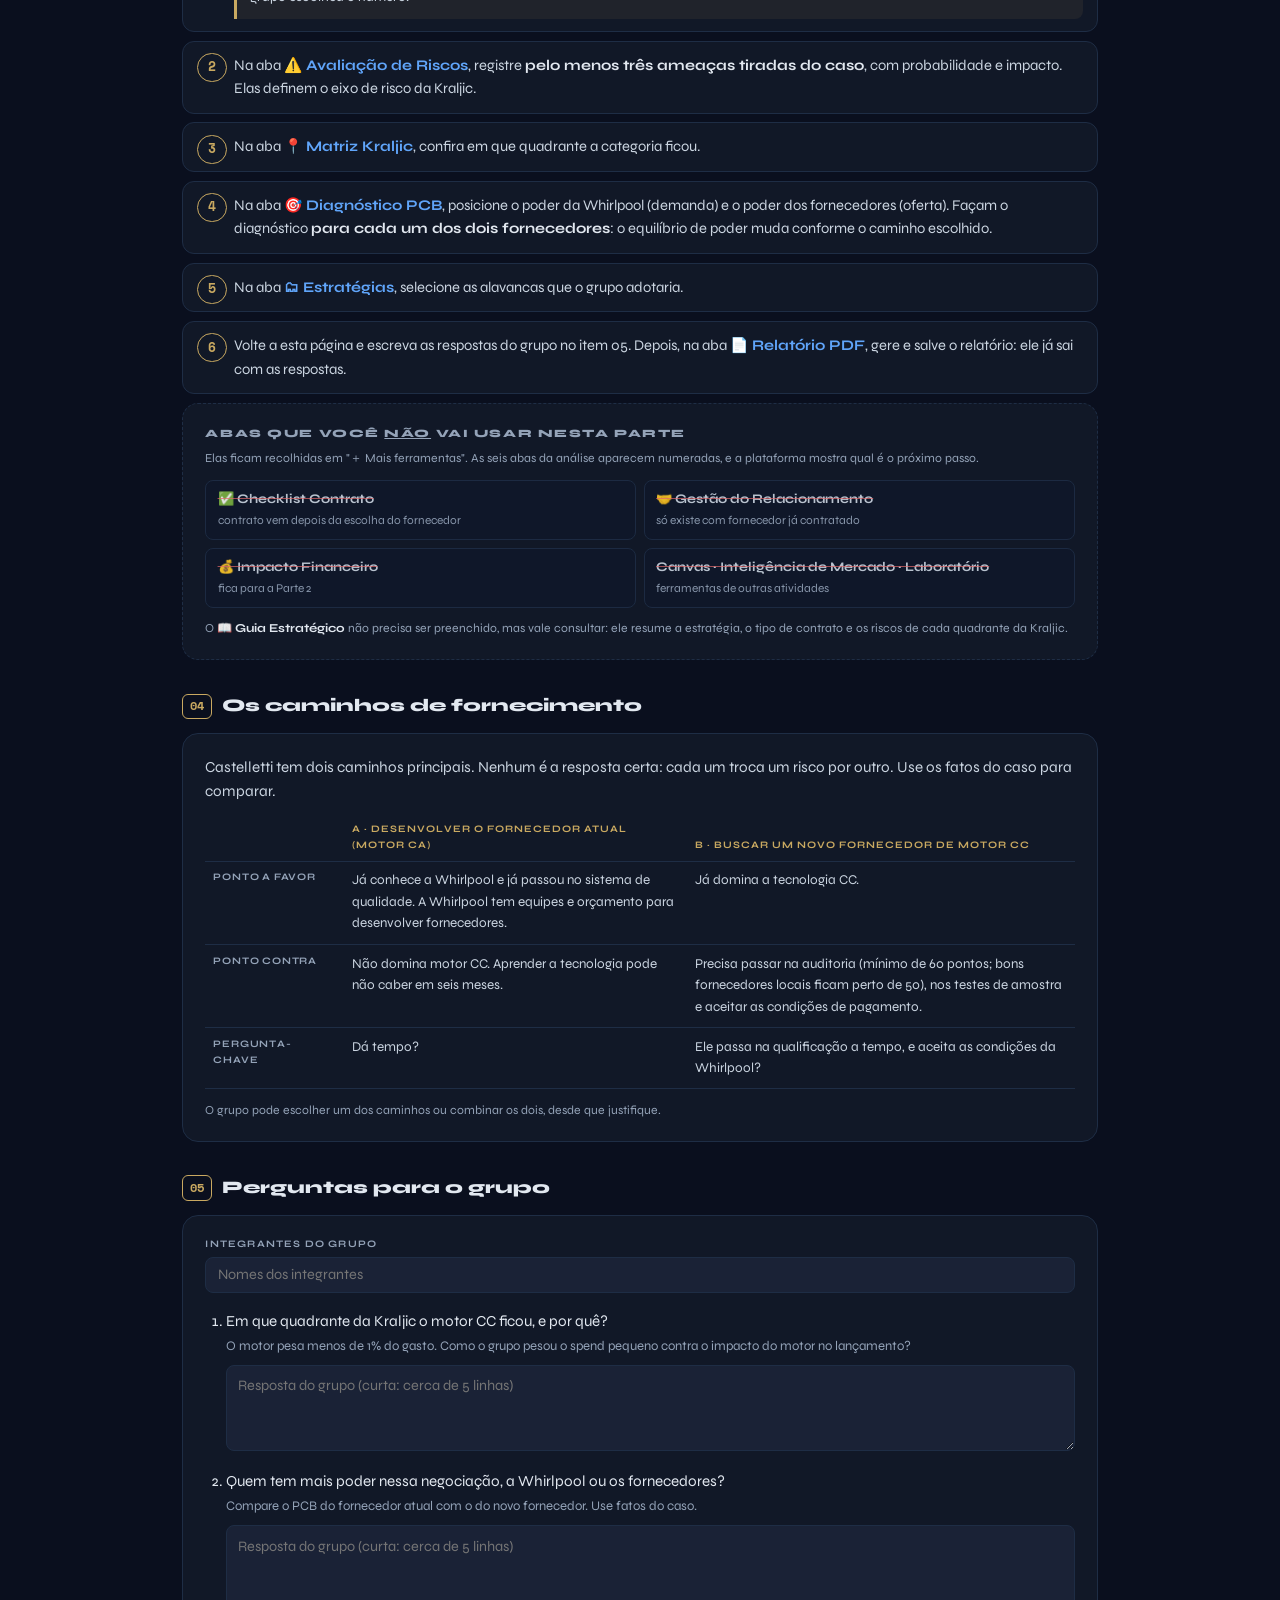
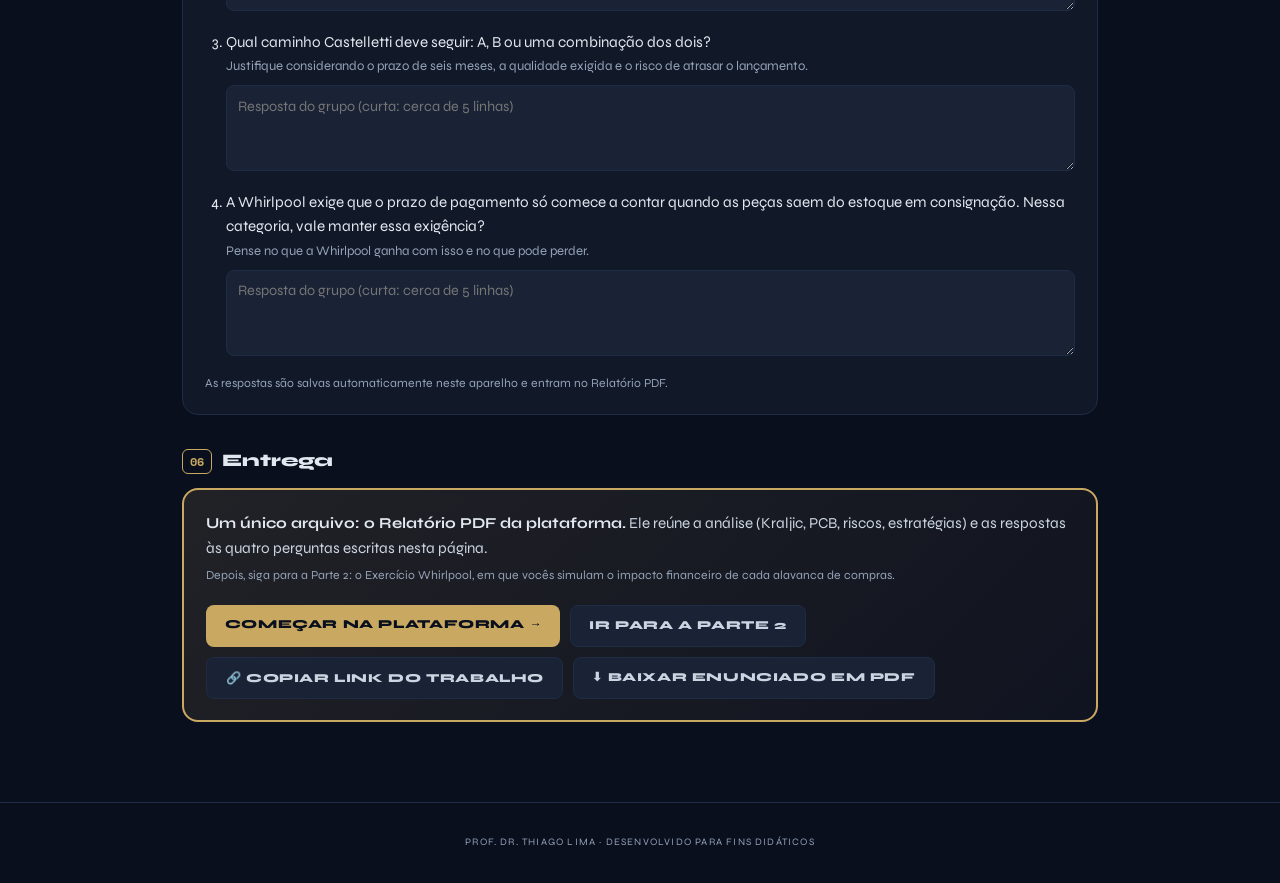
==== commit 7405f5e9: "Experiência: abas agrupadas e numeradas, progresso com próximo passo, exemplo preenchido e explicaçã" ====
--- a/caso-motor-cc.html
+++ b/caso-motor-cc.html
@@ -156,6 +156,7 @@
 
   <div class="card skip">
     <div class="sk-t">Abas que você <u>não</u> vai usar nesta parte</div>
+    <p class="note" style="margin:-.3rem 0 .7rem;">Elas ficam recolhidas em "＋ Mais ferramentas". As seis abas da análise aparecem numeradas, e a plataforma mostra qual é o próximo passo.</p>
     <div class="sk-grid">
       <div><b>✅ Checklist Contrato</b><span>contrato vem depois da escolha do fornecedor</span></div>
       <div><b>🤝 Gestão do Relacionamento</b><span>só existe com fornecedor já contratado</span></div>
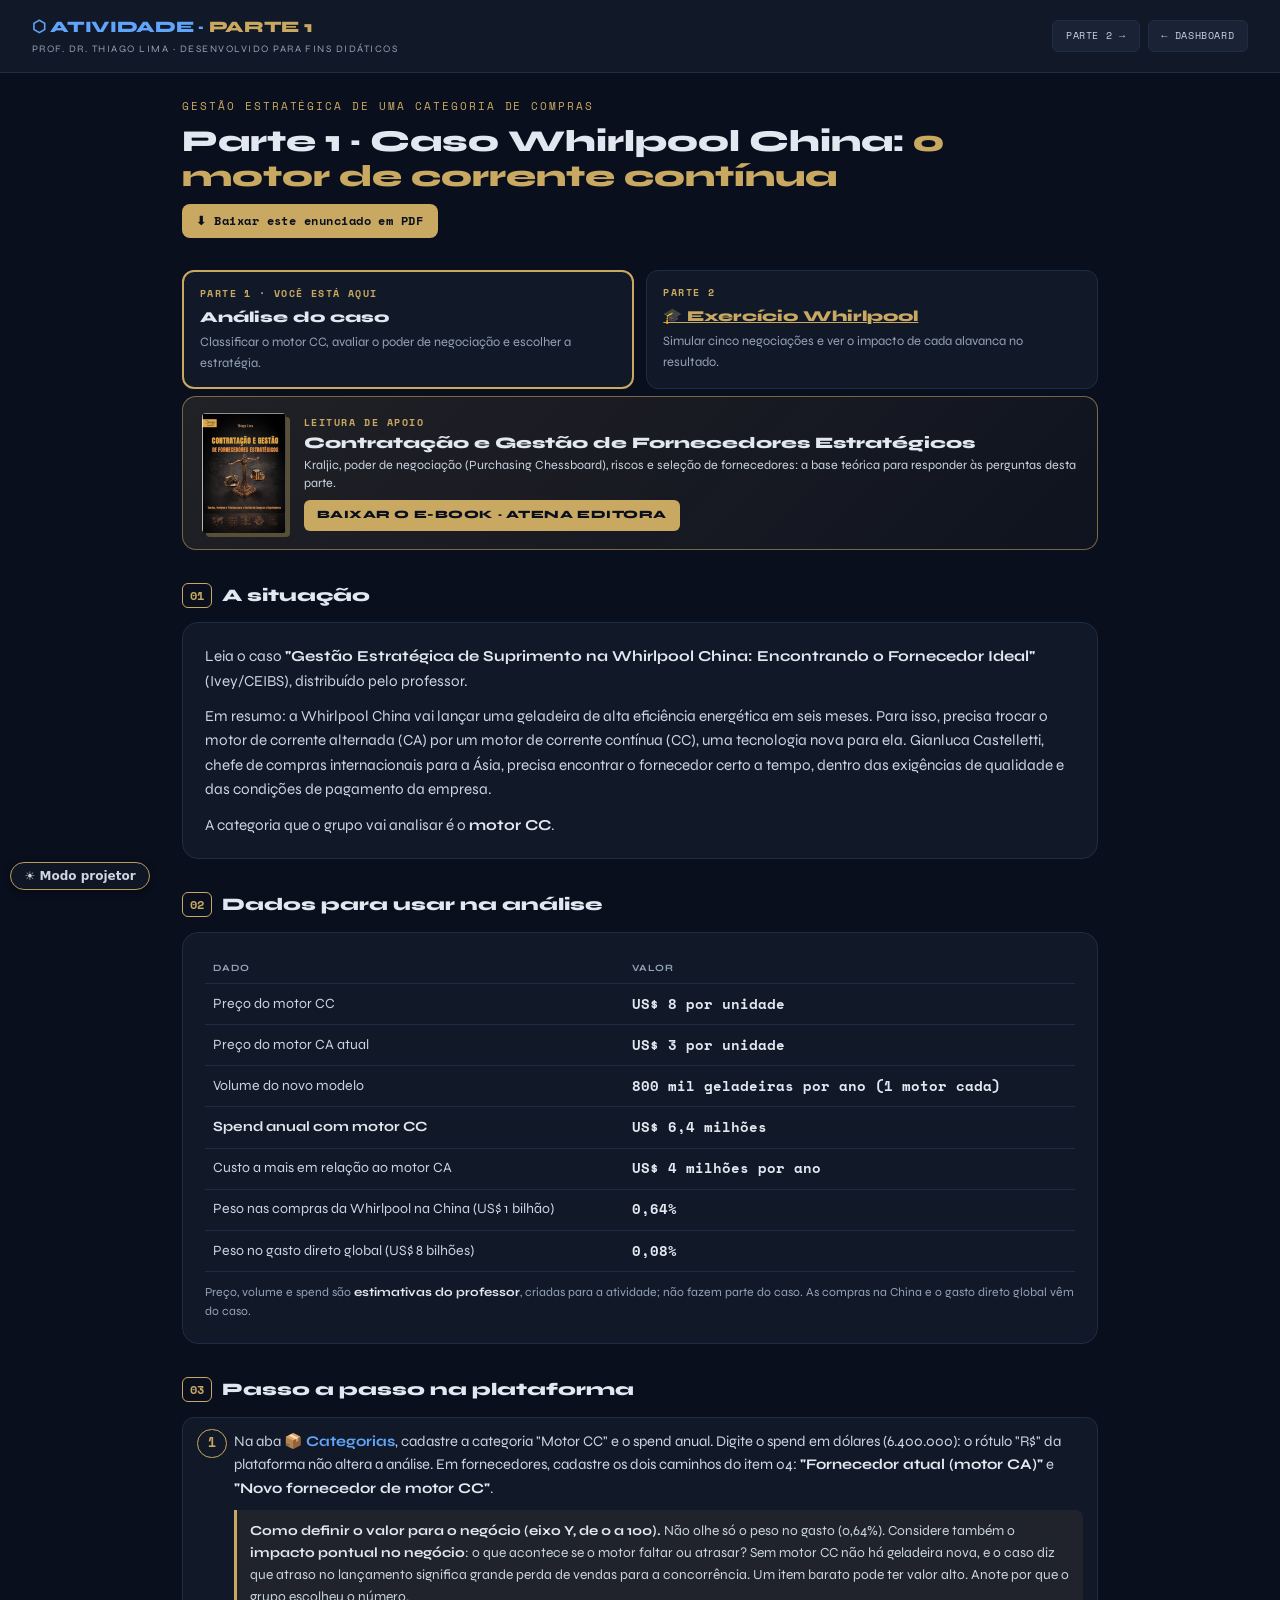
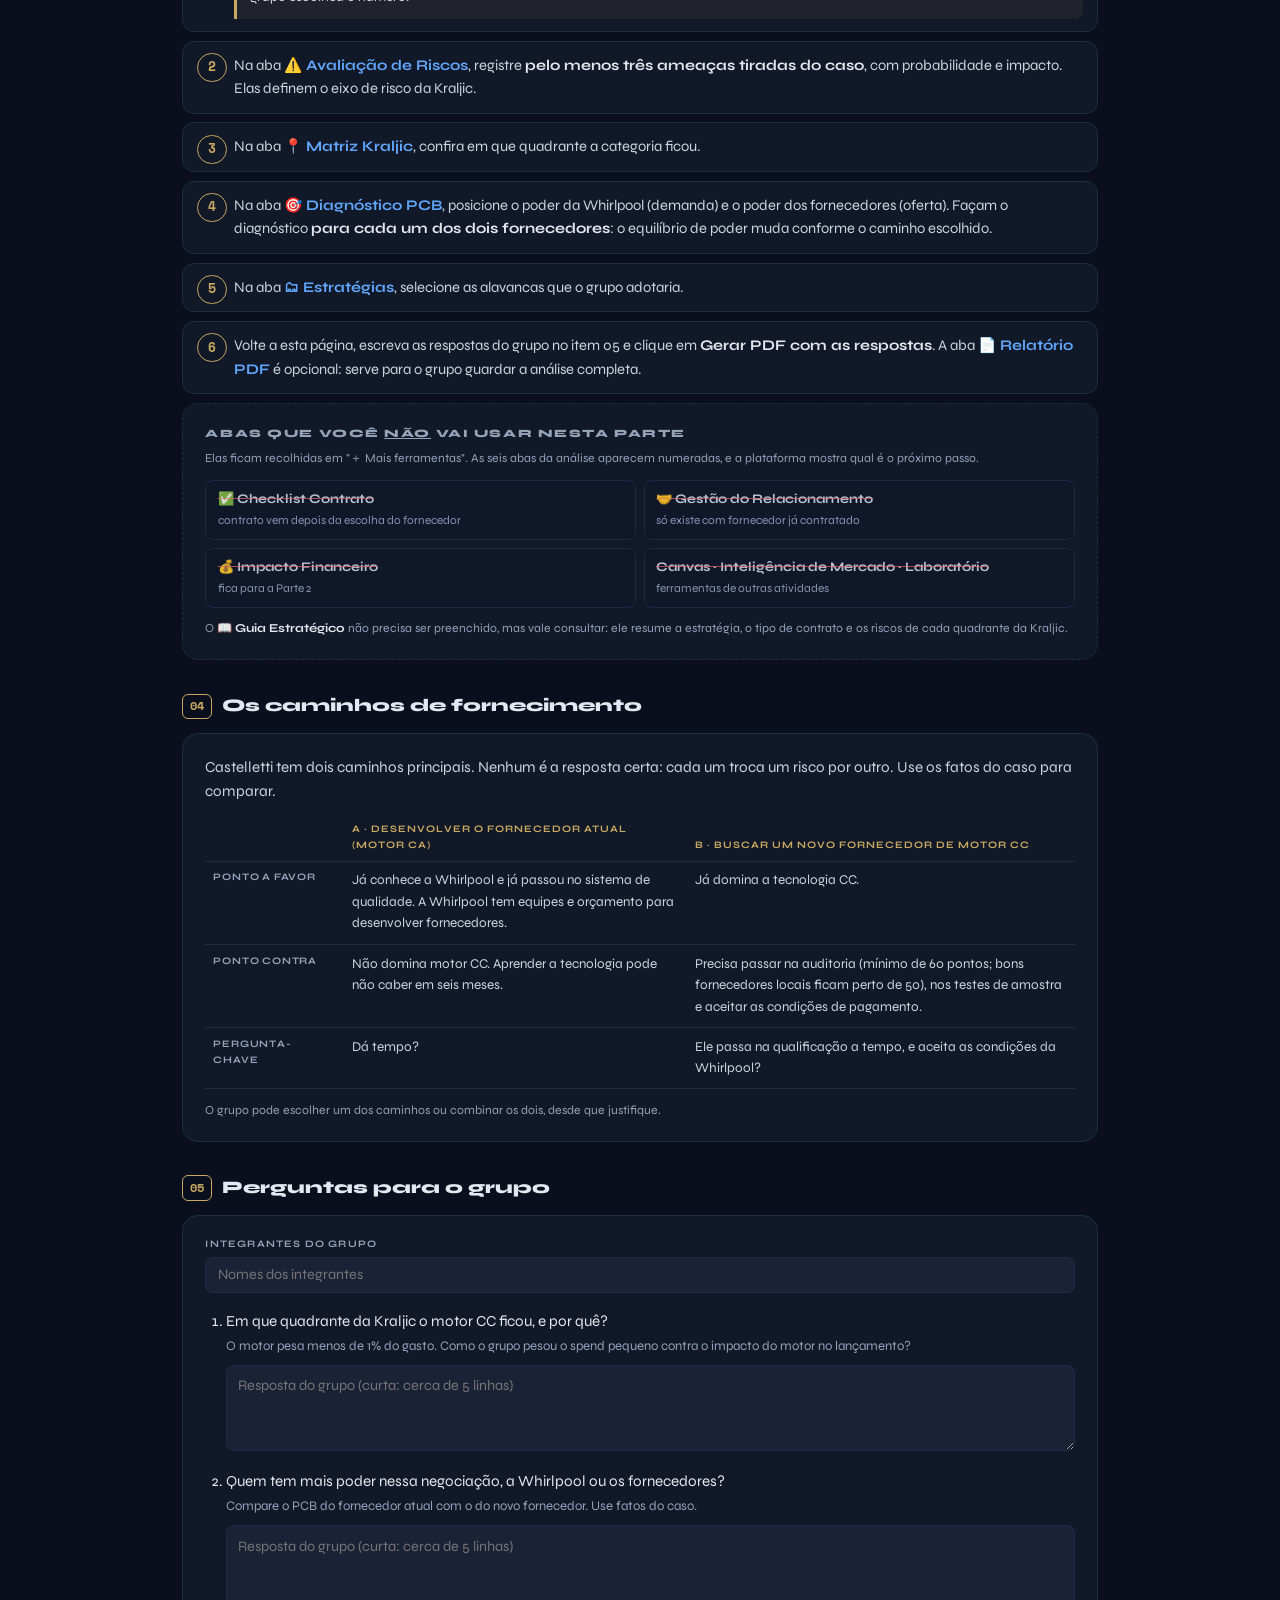
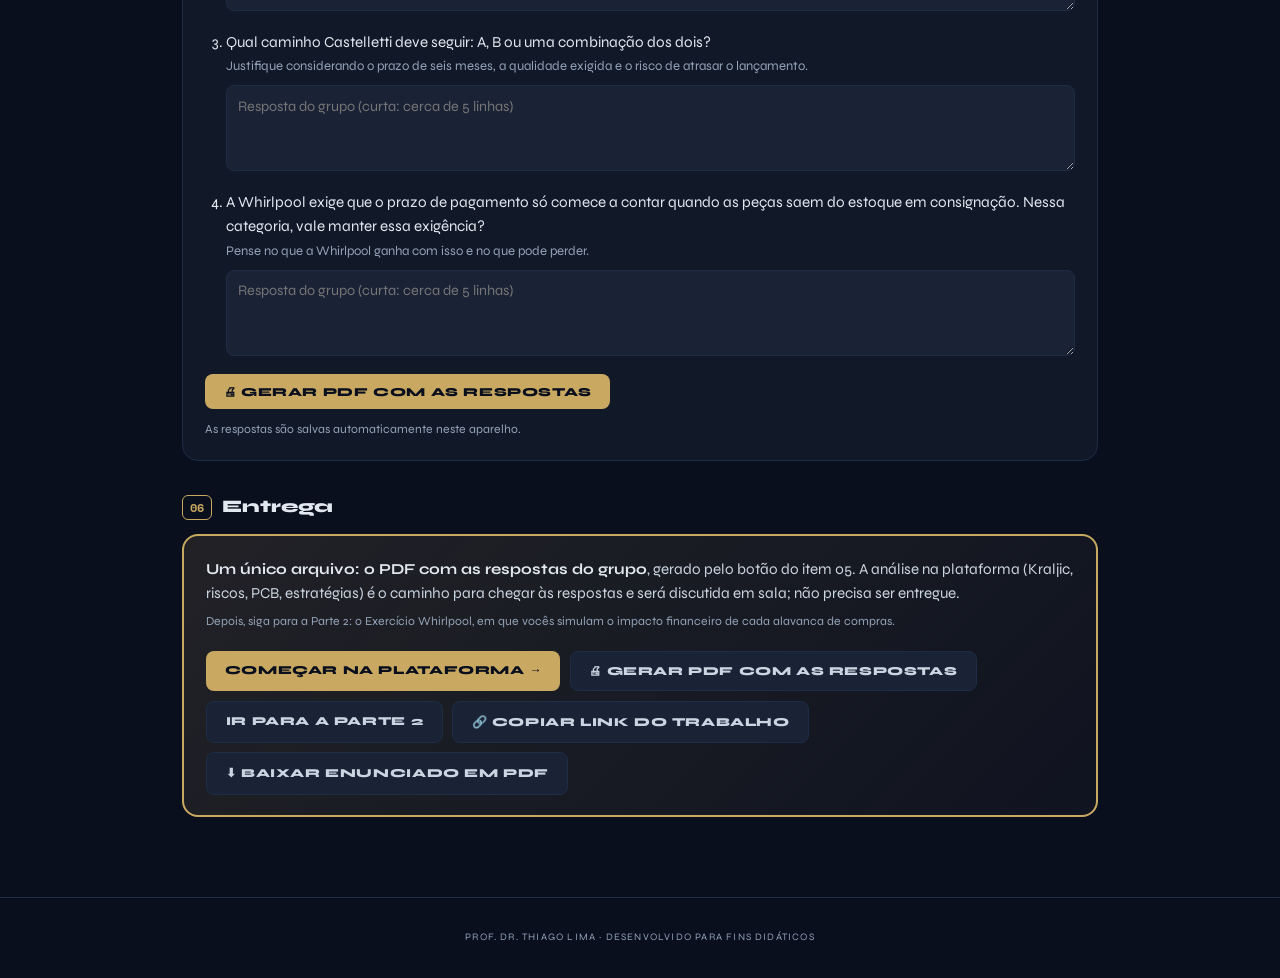
==== commit d1d9e3ee: "Parte 1: PDF só com as respostas do grupo; relatório completo passa a ser opcional Co-Authored-By: C" ====
--- a/caso-motor-cc.html
+++ b/caso-motor-cc.html
@@ -88,6 +88,14 @@
 .bookcard .bk-s{font-size:.78rem;color:#cbd5e1;line-height:1.45;}
 .bookcard .bk-b{display:inline-block;margin-top:.5rem;background:#C9A961;color:#0a0f1e;font-weight:800;font-size:.7rem;text-transform:uppercase;letter-spacing:.05em;padding:.4rem .8rem;border-radius:6px;}
 @media print{.bookcard{display:none;}}
+#respDoc{display:none;}
+@media print{
+  body.pr .nav, body.pr main, body.pr footer{display:none!important;}
+  body.pr #respDoc{display:block;font-family:'Syne',sans-serif;color:#0f172a;padding:0;}
+  #respDoc h1{font-size:1.3rem;margin-bottom:.2rem;color:#0f172a;} #respDoc .rs{font-size:.78rem;color:#475569;padding-bottom:.6rem;border-bottom:2px solid #8a6d1f;margin-bottom:1rem;}
+  #respDoc .rq{font-weight:700;font-size:.92rem;margin-top:1rem;break-after:avoid;} #respDoc .ra{white-space:pre-wrap;border:1px solid #cbd5e1;border-left:3px solid #8a6d1f;padding:.5rem .7rem;margin-top:.3rem;font-size:.9rem;line-height:1.5;min-height:2.2rem;}
+  #respDoc .rf{margin-top:1.5rem;font-size:.66rem;color:#64748b;text-transform:uppercase;letter-spacing:.1em;}
+}
 </style>
 </head>
 <body>
@@ -151,7 +159,7 @@
     <li>Na aba <span class="tab">📍 Matriz Kraljic</span>, confira em que quadrante a categoria ficou.</li>
     <li>Na aba <span class="tab">🎯 Diagnóstico PCB</span>, posicione o poder da Whirlpool (demanda) e o poder dos fornecedores (oferta). Façam o diagnóstico <b>para cada um dos dois fornecedores</b>: o equilíbrio de poder muda conforme o caminho escolhido.</li>
     <li>Na aba <span class="tab">🗂 Estratégias</span>, selecione as alavancas que o grupo adotaria.</li>
-    <li>Volte a esta página e escreva as respostas do grupo no item 05. Depois, na aba <span class="tab">📄 Relatório PDF</span>, gere e salve o relatório: ele já sai com as respostas.</li>
+    <li>Volte a esta página, escreva as respostas do grupo no item 05 e clique em <b>Gerar PDF com as respostas</b>. A aba <span class="tab">📄 Relatório PDF</span> é opcional: serve para o grupo guardar a análise completa.</li>
   </ol>
 
   <div class="card skip">
@@ -190,15 +198,17 @@
       <li>Qual caminho Castelletti deve seguir: A, B ou uma combinação dos dois?<span>Justifique considerando o prazo de seis meses, a qualidade exigida e o risco de atrasar o lançamento.</span><textarea class="ans" id="q3" placeholder="Resposta do grupo (curta: cerca de 5 linhas)"></textarea></li>
       <li>A Whirlpool exige que o prazo de pagamento só comece a contar quando as peças saem do estoque em consignação. Nessa categoria, vale manter essa exigência?<span>Pense no que a Whirlpool ganha com isso e no que pode perder.</span><textarea class="ans" id="q4" placeholder="Resposta do grupo (curta: cerca de 5 linhas)"></textarea></li>
     </ol>
-    <p class="note">As respostas são salvas automaticamente neste aparelho e entram no Relatório PDF.<span class="saved" id="saved"></span></p>
+    <div class="cta" style="margin-top:.6rem;"><button class="btn btn-p" onclick="pdfRespostas()">🖨 Gerar PDF com as respostas</button></div>
+    <p class="note">As respostas são salvas automaticamente neste aparelho.<span class="saved" id="saved"></span></p>
   </div>
 
   <h2><span class="n">06</span>Entrega</h2>
   <div class="card gold">
-    <p style="margin-bottom:.4rem;"><b>Um único arquivo: o Relatório PDF da plataforma.</b> Ele reúne a análise (Kraljic, PCB, riscos, estratégias) e as respostas às quatro perguntas escritas nesta página.</p>
+    <p style="margin-bottom:.4rem;"><b>Um único arquivo: o PDF com as respostas do grupo</b>, gerado pelo botão do item 05. A análise na plataforma (Kraljic, riscos, PCB, estratégias) é o caminho para chegar às respostas e será discutida em sala; não precisa ser entregue.</p>
     <p class="note" style="margin-top:0;">Depois, siga para a Parte 2: o Exercício Whirlpool, em que vocês simulam o impacto financeiro de cada alavanca de compras.</p>
     <div class="cta">
       <a class="btn btn-p" href="index.html">Começar na plataforma →</a>
+      <button class="btn btn-g" onclick="pdfRespostas()">🖨 Gerar PDF com as respostas</button>
       <a class="btn btn-g" href="exercicio-whirlpool.html">Ir para a Parte 2</a>
       <button class="btn btn-g" onclick="copiar()">🔗 Copiar link do trabalho</button>
       <a class="btn btn-g" href="enunciado-parte1-motor-cc.pdf" download>⬇ Baixar enunciado em PDF</a>
@@ -206,6 +216,7 @@
   </div>
 </main>
 
+<div id="respDoc"></div>
 <footer>Prof. Dr. Thiago Lima · Desenvolvido para fins didáticos</footer>
 <script>
 (function(){
@@ -220,6 +231,17 @@
   }
   [g,...ids.map(k=>document.getElementById(k))].forEach(e=>e.addEventListener('input',()=>{clearTimeout(t);t=setTimeout(salvar,500);}));
   window.addEventListener('pagehide',()=>{if(t){clearTimeout(t);salvar();}});
+  window.pdfRespostas=function(){
+    salvar();
+    const e=Estado.esc, d=document.getElementById('respDoc');
+    d.innerHTML='<h1>Parte 1 · Caso Whirlpool China: o motor de corrente contínua</h1>'+
+      '<div class="rs">Respostas do grupo'+(g.value.trim()?' · '+e(g.value.trim()):'')+' · '+new Date().toLocaleDateString('pt-BR')+'</div>'+
+      Estado.P1_PERGUNTAS.map((q,i)=>'<div class="rq">'+(i+1)+'. '+q+'</div><div class="ra">'+(e(document.getElementById('q'+(i+1)).value.trim())||'<i style="color:#94a3b8">sem resposta</i>')+'</div>').join('')+
+      '<div class="rf">Gestão estratégica de uma categoria de compras · Prof. Dr. Thiago Lima</div>';
+    document.body.classList.add('pr');
+    window.print();
+  };
+  window.addEventListener('afterprint',()=>document.body.classList.remove('pr'));
   window.copiar=async function(){salvar();const m=await Estado.compartilhar();if(m)document.getElementById('saved').textContent=m;};
 })();
 </script>
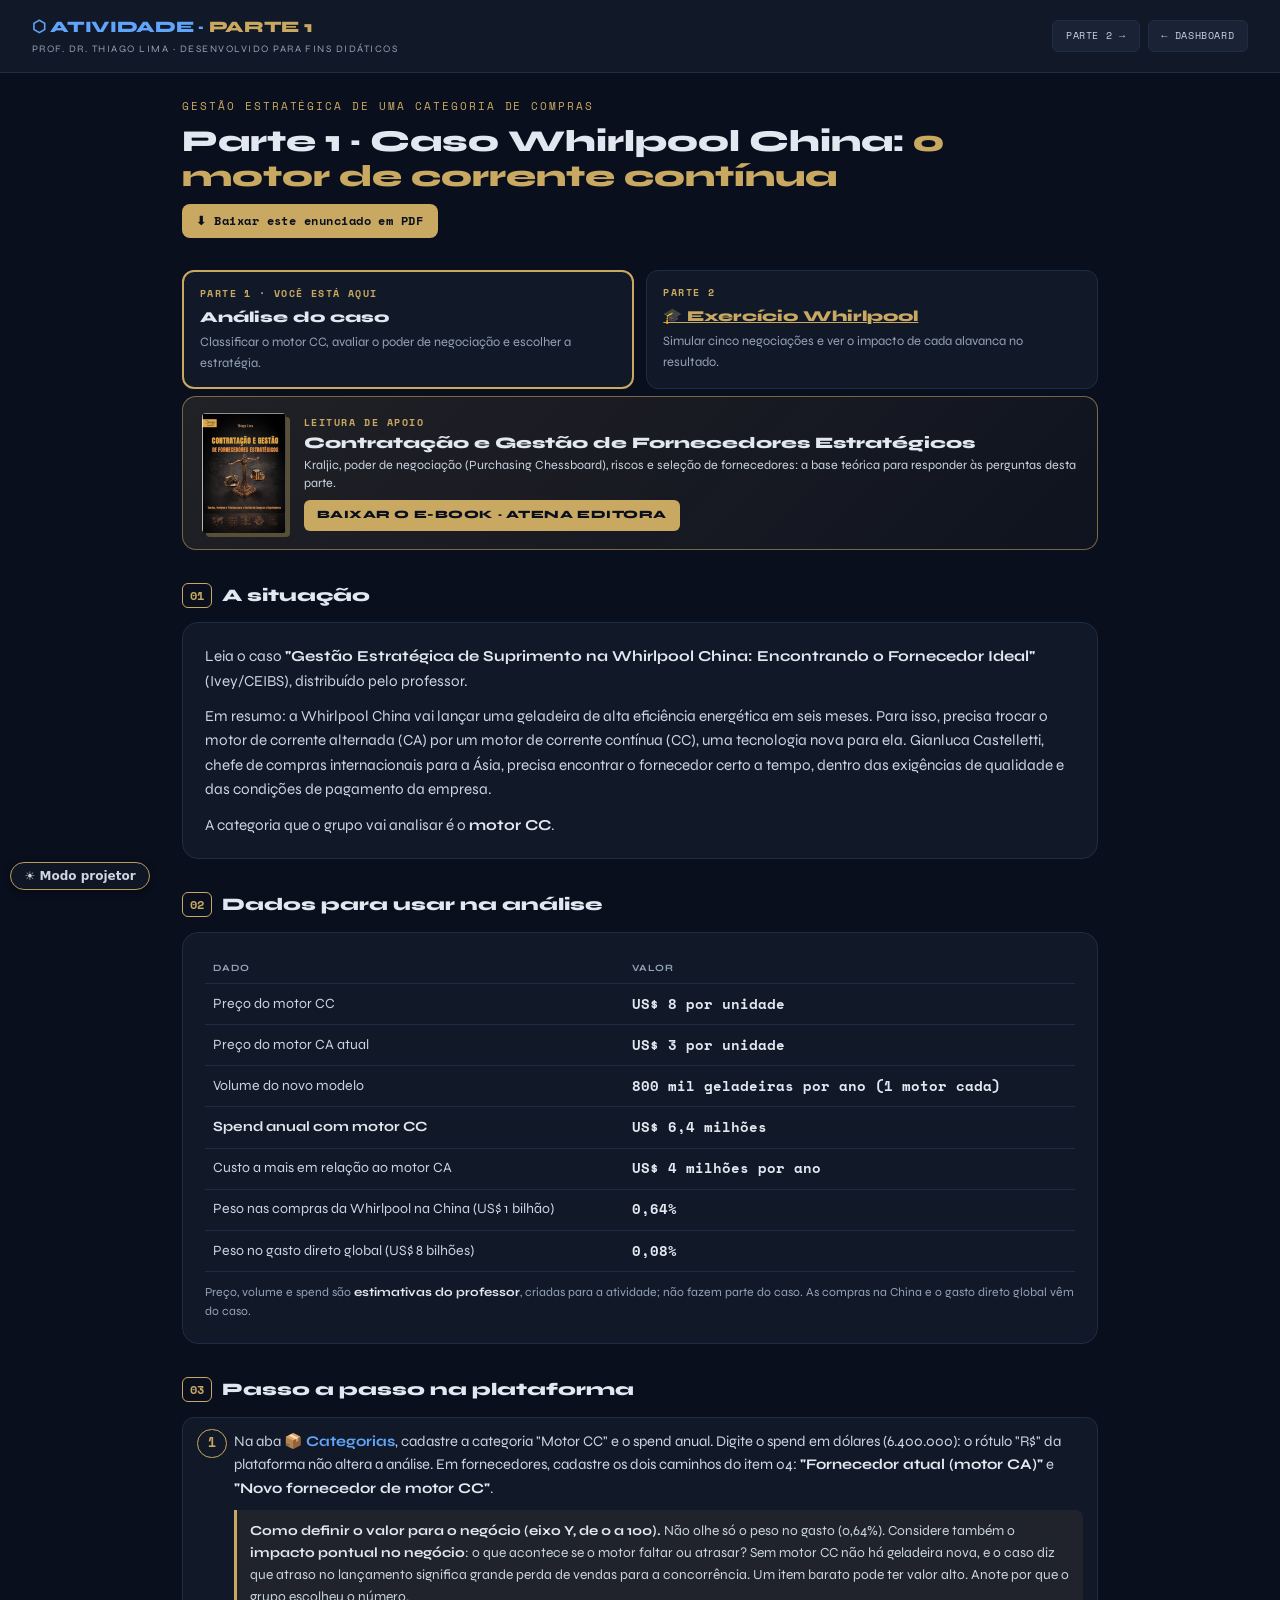
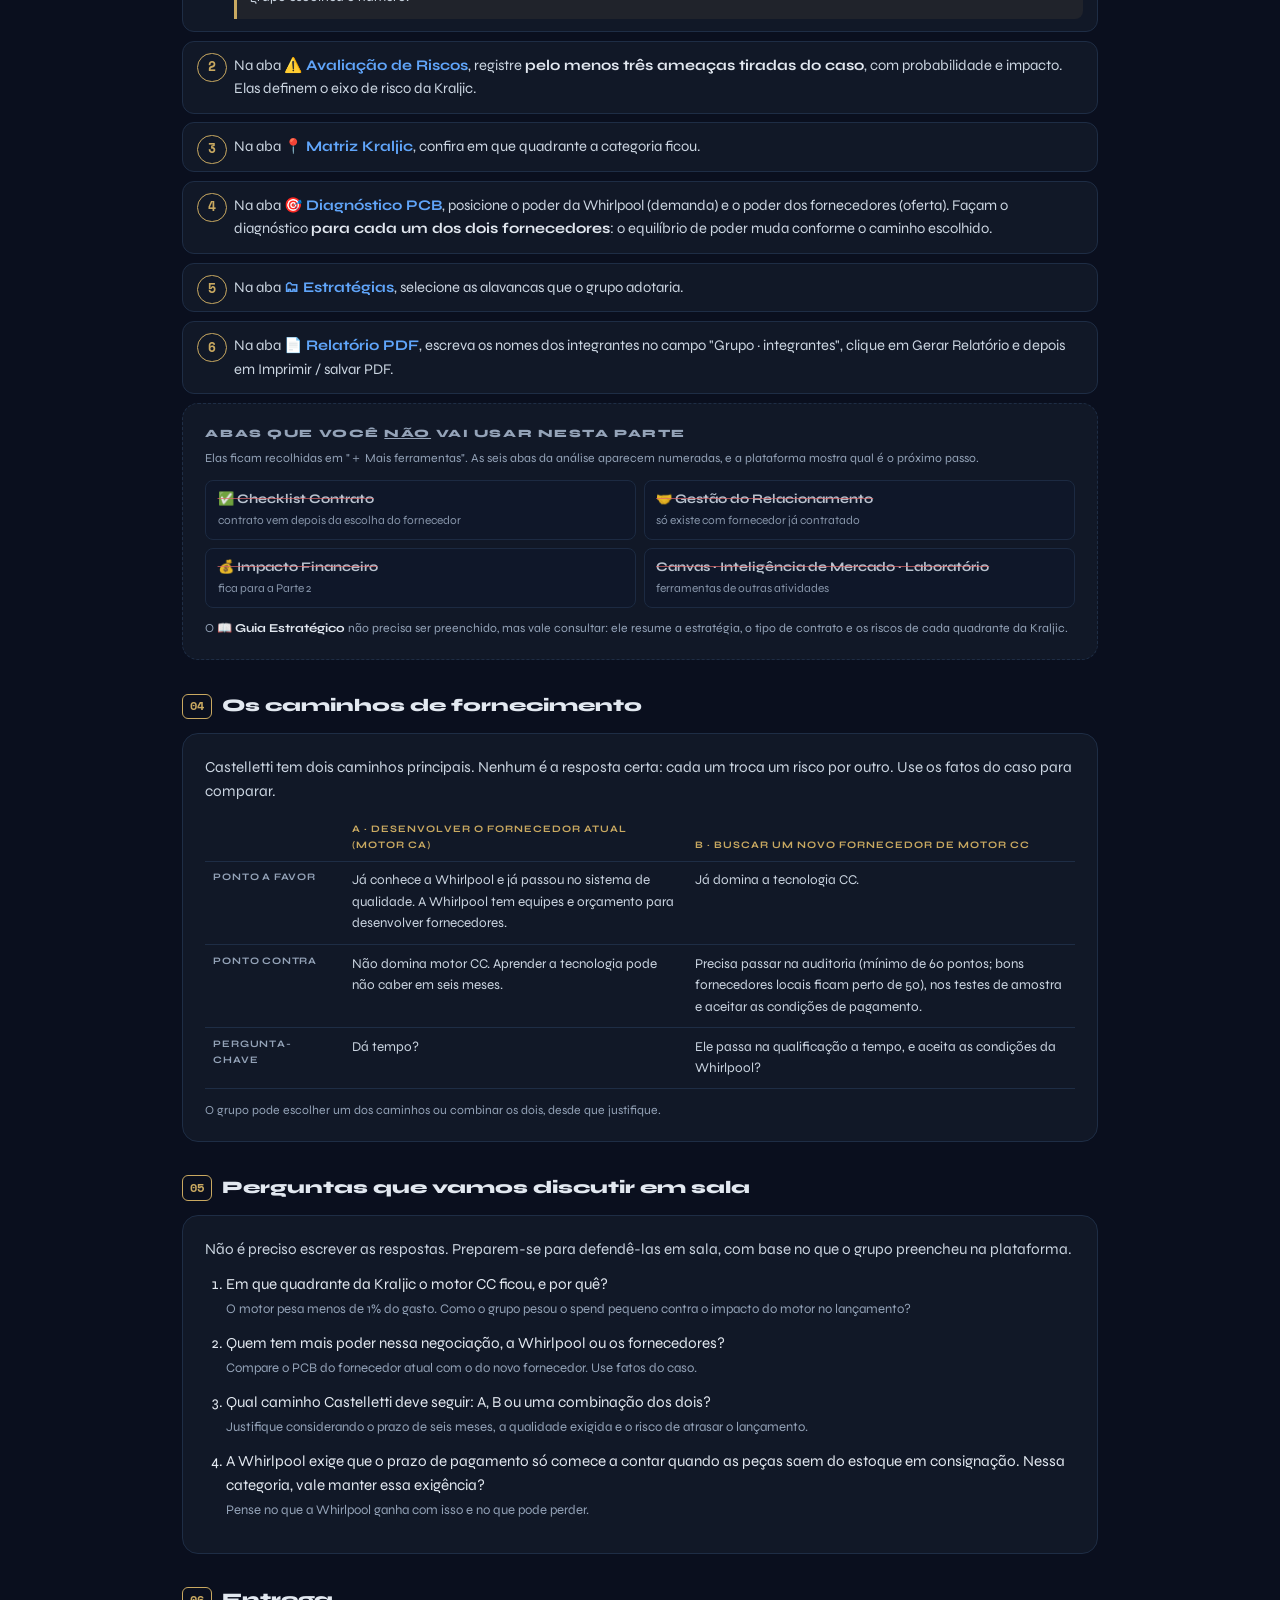
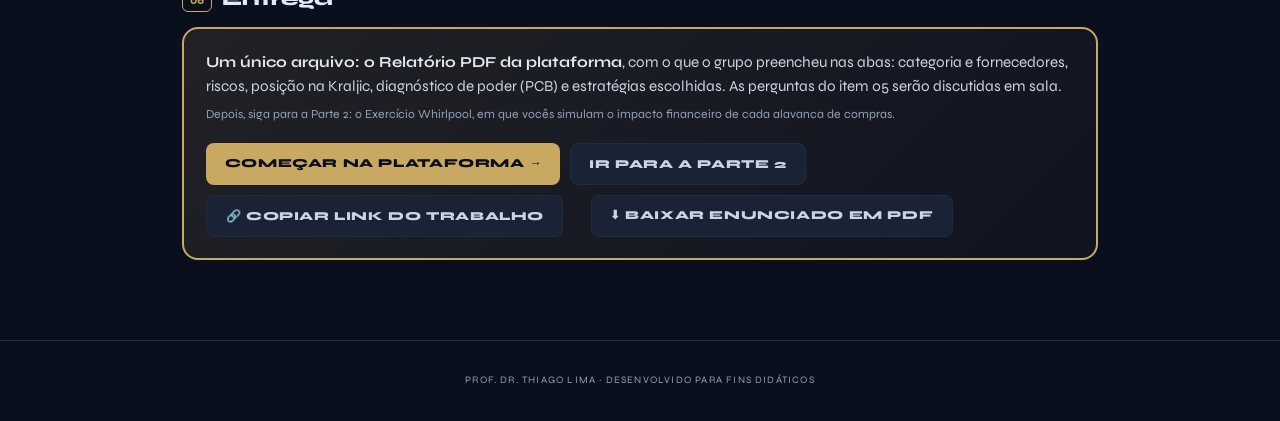
==== commit e0723e94: "Parte 1: entrega volta a ser o Relatório PDF com as abas preenchidas; perguntas ficam para discussão" ====
--- a/caso-motor-cc.html
+++ b/caso-motor-cc.html
@@ -159,7 +159,7 @@
     <li>Na aba <span class="tab">📍 Matriz Kraljic</span>, confira em que quadrante a categoria ficou.</li>
     <li>Na aba <span class="tab">🎯 Diagnóstico PCB</span>, posicione o poder da Whirlpool (demanda) e o poder dos fornecedores (oferta). Façam o diagnóstico <b>para cada um dos dois fornecedores</b>: o equilíbrio de poder muda conforme o caminho escolhido.</li>
     <li>Na aba <span class="tab">🗂 Estratégias</span>, selecione as alavancas que o grupo adotaria.</li>
-    <li>Volte a esta página, escreva as respostas do grupo no item 05 e clique em <b>Gerar PDF com as respostas</b>. A aba <span class="tab">📄 Relatório PDF</span> é opcional: serve para o grupo guardar a análise completa.</li>
+    <li>Na aba <span class="tab">📄 Relatório PDF</span>, escreva os nomes dos integrantes no campo "Grupo · integrantes", clique em Gerar Relatório e depois em Imprimir / salvar PDF.</li>
   </ol>
 
   <div class="card skip">
@@ -188,62 +188,33 @@
     <p class="note">O grupo pode escolher um dos caminhos ou combinar os dois, desde que justifique.</p>
   </div>
 
-  <h2><span class="n">05</span>Perguntas para o grupo</h2>
-  <div class="card">
-    <div class="lbl">Integrantes do grupo</div>
-    <input class="grp" id="grupo" type="text" placeholder="Nomes dos integrantes" autocomplete="off">
+  <h2><span class="n">05</span>Perguntas que vamos discutir em sala</h2>
+  <div class="card">
+    <p>Não é preciso escrever as respostas. Preparem-se para defendê-las em sala, com base no que o grupo preencheu na plataforma.</p>
     <ol class="q">
-      <li>Em que quadrante da Kraljic o motor CC ficou, e por quê?<span>O motor pesa menos de 1% do gasto. Como o grupo pesou o spend pequeno contra o impacto do motor no lançamento?</span><textarea class="ans" id="q1" placeholder="Resposta do grupo (curta: cerca de 5 linhas)"></textarea></li>
-      <li>Quem tem mais poder nessa negociação, a Whirlpool ou os fornecedores?<span>Compare o PCB do fornecedor atual com o do novo fornecedor. Use fatos do caso.</span><textarea class="ans" id="q2" placeholder="Resposta do grupo (curta: cerca de 5 linhas)"></textarea></li>
-      <li>Qual caminho Castelletti deve seguir: A, B ou uma combinação dos dois?<span>Justifique considerando o prazo de seis meses, a qualidade exigida e o risco de atrasar o lançamento.</span><textarea class="ans" id="q3" placeholder="Resposta do grupo (curta: cerca de 5 linhas)"></textarea></li>
-      <li>A Whirlpool exige que o prazo de pagamento só comece a contar quando as peças saem do estoque em consignação. Nessa categoria, vale manter essa exigência?<span>Pense no que a Whirlpool ganha com isso e no que pode perder.</span><textarea class="ans" id="q4" placeholder="Resposta do grupo (curta: cerca de 5 linhas)"></textarea></li>
+      <li>Em que quadrante da Kraljic o motor CC ficou, e por quê?<span>O motor pesa menos de 1% do gasto. Como o grupo pesou o spend pequeno contra o impacto do motor no lançamento?</span></li>
+      <li>Quem tem mais poder nessa negociação, a Whirlpool ou os fornecedores?<span>Compare o PCB do fornecedor atual com o do novo fornecedor. Use fatos do caso.</span></li>
+      <li>Qual caminho Castelletti deve seguir: A, B ou uma combinação dos dois?<span>Justifique considerando o prazo de seis meses, a qualidade exigida e o risco de atrasar o lançamento.</span></li>
+      <li>A Whirlpool exige que o prazo de pagamento só comece a contar quando as peças saem do estoque em consignação. Nessa categoria, vale manter essa exigência?<span>Pense no que a Whirlpool ganha com isso e no que pode perder.</span></li>
     </ol>
-    <div class="cta" style="margin-top:.6rem;"><button class="btn btn-p" onclick="pdfRespostas()">🖨 Gerar PDF com as respostas</button></div>
-    <p class="note">As respostas são salvas automaticamente neste aparelho.<span class="saved" id="saved"></span></p>
   </div>
 
   <h2><span class="n">06</span>Entrega</h2>
   <div class="card gold">
-    <p style="margin-bottom:.4rem;"><b>Um único arquivo: o PDF com as respostas do grupo</b>, gerado pelo botão do item 05. A análise na plataforma (Kraljic, riscos, PCB, estratégias) é o caminho para chegar às respostas e será discutida em sala; não precisa ser entregue.</p>
+    <p style="margin-bottom:.4rem;"><b>Um único arquivo: o Relatório PDF da plataforma</b>, com o que o grupo preencheu nas abas: categoria e fornecedores, riscos, posição na Kraljic, diagnóstico de poder (PCB) e estratégias escolhidas. As perguntas do item 05 serão discutidas em sala.</p>
     <p class="note" style="margin-top:0;">Depois, siga para a Parte 2: o Exercício Whirlpool, em que vocês simulam o impacto financeiro de cada alavanca de compras.</p>
     <div class="cta">
       <a class="btn btn-p" href="index.html">Começar na plataforma →</a>
-      <button class="btn btn-g" onclick="pdfRespostas()">🖨 Gerar PDF com as respostas</button>
       <a class="btn btn-g" href="exercicio-whirlpool.html">Ir para a Parte 2</a>
-      <button class="btn btn-g" onclick="copiar()">🔗 Copiar link do trabalho</button>
+      <button class="btn btn-g" onclick="copiar()">🔗 Copiar link do trabalho</button><span class="saved" id="saved"></span>
       <a class="btn btn-g" href="enunciado-parte1-motor-cc.pdf" download>⬇ Baixar enunciado em PDF</a>
     </div>
   </div>
 </main>
 
-<div id="respDoc"></div>
 <footer>Prof. Dr. Thiago Lima · Desenvolvido para fins didáticos</footer>
 <script>
-(function(){
-  const d=Estado.ler().p1||{}, r=d.r||{};
-  const g=document.getElementById('grupo'); g.value=d.grupo||'';
-  const ids=['q1','q2','q3','q4']; ids.forEach(k=>document.getElementById(k).value=r[k]||'');
-  let t=null;
-  function salvar(){
-    const o={grupo:g.value.trim(), r:{}}; ids.forEach(k=>o.r[k]=document.getElementById(k).value);
-    const ok=Estado.gravarChave('p1',o);
-    document.getElementById('saved').textContent=ok?'✓ salvo':'não foi possível salvar neste navegador';
-  }
-  [g,...ids.map(k=>document.getElementById(k))].forEach(e=>e.addEventListener('input',()=>{clearTimeout(t);t=setTimeout(salvar,500);}));
-  window.addEventListener('pagehide',()=>{if(t){clearTimeout(t);salvar();}});
-  window.pdfRespostas=function(){
-    salvar();
-    const e=Estado.esc, d=document.getElementById('respDoc');
-    d.innerHTML='<h1>Parte 1 · Caso Whirlpool China: o motor de corrente contínua</h1>'+
-      '<div class="rs">Respostas do grupo'+(g.value.trim()?' · '+e(g.value.trim()):'')+' · '+new Date().toLocaleDateString('pt-BR')+'</div>'+
-      Estado.P1_PERGUNTAS.map((q,i)=>'<div class="rq">'+(i+1)+'. '+q+'</div><div class="ra">'+(e(document.getElementById('q'+(i+1)).value.trim())||'<i style="color:#94a3b8">sem resposta</i>')+'</div>').join('')+
-      '<div class="rf">Gestão estratégica de uma categoria de compras · Prof. Dr. Thiago Lima</div>';
-    document.body.classList.add('pr');
-    window.print();
-  };
-  window.addEventListener('afterprint',()=>document.body.classList.remove('pr'));
-  window.copiar=async function(){salvar();const m=await Estado.compartilhar();if(m)document.getElementById('saved').textContent=m;};
-})();
+window.copiar=async function(){const m=await Estado.compartilhar();if(m)document.getElementById('saved').textContent=m;};
 </script>
 </body>
 </html>
